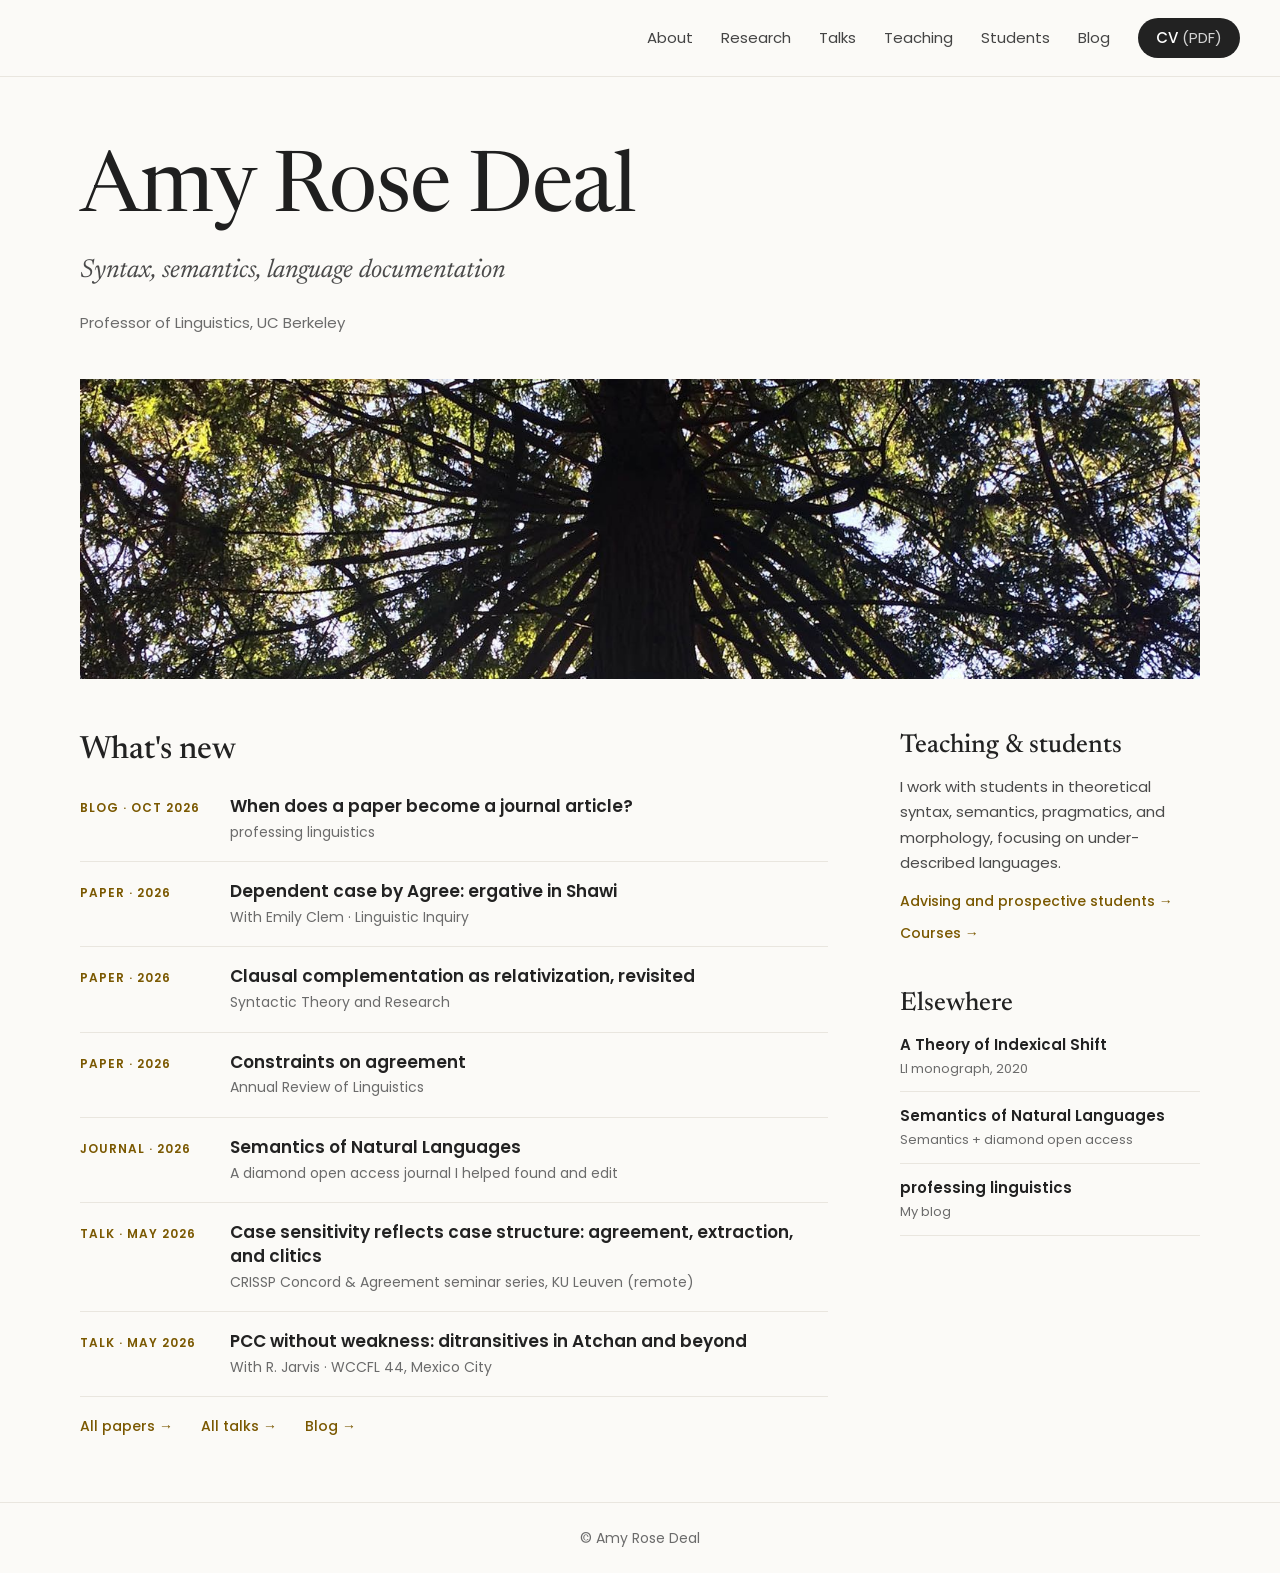
==== index.html @ 0bd8e1d8 "Switch analytics from StatCounter to Cloudflare; count CV views via /cv/ page Co-Authored-By: Claude" ====
<!DOCTYPE html>
<html lang="en">
<head>
    <meta charset="utf-8">
    <meta name="viewport" content="width=device-width, initial-scale=1">
    <title>Amy Rose Deal</title>
    <meta name="description" content="Academic website of Amy Rose Deal, Professor of Linguistics at UC Berkeley. Papers, talks, teaching, students, CV.">

    <meta property="og:title" content="Amy Rose Deal">
    <meta property="og:description" content="Academic website of Amy Rose Deal, Professor of Linguistics at UC Berkeley. Papers, talks, teaching, students, CV.">
    <meta property="og:url" content="https://amyrosedeal.github.io/amyrosedeal/">
    <meta property="og:image" content="https://amyrosedeal.github.io/amyrosedeal/img/banner-redwood.jpg">

    <link rel="preconnect" href="https://fonts.googleapis.com">
    <link rel="preconnect" href="https://fonts.gstatic.com" crossorigin>
    <link rel="stylesheet" href="https://fonts.googleapis.com/css2?family=Newsreader:ital,opsz,wght@0,6..72,400;0,6..72,500;1,6..72,400&family=Poppins:wght@400;500;600&display=swap">
    <link rel="stylesheet" href="css/site.css">
</head>

<body class="home">
    <header class="site-header">
        <nav aria-label="Main">
            <ul>
                <li><a href="about.html">About</a></li>
                <li><a href="research.html">Research</a></li>
                <li><a href="talks.html">Talks</a></li>
                <li><a href="teaching.html">Teaching</a></li>
                <li><a href="students.html">Students</a></li>
                <li><a href="https://profling.beehiiv.com/">Blog</a></li>
                <li><a class="cv-button" href="cv/">CV <span class="cv-pdf">(PDF)</span><svg class="cv-icon" width="16" height="16" viewBox="0 0 24 24" fill="none" stroke="currentColor" stroke-width="2" stroke-linecap="round" stroke-linejoin="round" aria-hidden="true"><path d="M12 4v11M7 10l5 5 5-5M5 20h14"></path></svg></a></li>
            </ul>
        </nav>
    </header>

    <main class="page">
        <section class="intro">
            <h1>Amy Rose Deal</h1>
            <p class="statement">Syntax, semantics, language documentation</p>
            <p class="affiliation">Professor of Linguistics, UC Berkeley</p>
        </section>

        <img class="banner" src="img/banner-redwood.jpg" alt="" width="1500" height="468">

        <div class="columns">
            <section class="whats-new" aria-labelledby="whats-new-heading">
                <h2 id="whats-new-heading">What's new</h2>
                <!-- whats-new:start (this list is rebuilt automatically by scripts/build_feed.py; edit whats-new.txt instead) -->
                <ul class="feed">
                    <li><a href="https://profling.beehiiv.com/p/when-does-a-paper-become-a-journal-article"><span class="kind">Blog · Oct 2026</span><span class="item"><span class="title">When does a paper become a journal article?</span><span class="meta">professing linguistics</span></span></a></li>
                    <li><a href="https://ling.auf.net/lingbuzz/007429"><span class="kind">Paper · 2026</span><span class="item"><span class="title">Dependent case by Agree: ergative in Shawi</span><span class="meta">With Emily Clem · Linguistic Inquiry</span></span></a></li>
                    <li><a href="https://star-linguistics.org/article/id/24080/"><span class="kind">Paper · 2026</span><span class="item"><span class="title">Clausal complementation as relativization, revisited</span><span class="meta">Syntactic Theory and Research</span></span></a></li>
                    <li><a href="https://doi.org/10.1146/annurev-linguistics-011724-121342"><span class="kind">Paper · 2026</span><span class="item"><span class="title">Constraints on agreement</span><span class="meta">Annual Review of Linguistics</span></span></a></li>
                    <li><a href="https://snl-journal.org"><span class="kind">Journal · 2026</span><span class="item"><span class="title">Semantics of Natural Languages</span><span class="meta">A diamond open access journal I helped found and edit</span></span></a></li>
                    <li><a href="talks.html"><span class="kind">Talk · May 2026</span><span class="item"><span class="title">Case sensitivity reflects case structure: agreement, extraction, and clitics</span><span class="meta">CRISSP Concord &amp; Agreement seminar series, KU Leuven (remote)</span></span></a></li>
                    <li><a href="talks.html"><span class="kind">Talk · May 2026</span><span class="item"><span class="title">PCC without weakness: ditransitives in Atchan and beyond</span><span class="meta">With R. Jarvis · WCCFL 44, Mexico City</span></span></a></li>
                </ul>
                <!-- whats-new:end -->
                <p class="more-links">
                    <a href="research.html">All papers →</a>
                    <a href="talks.html">All talks →</a>
                    <a href="https://profling.beehiiv.com/">Blog →</a>
                </p>
            </section>

            <aside class="side">
                <section>
                    <h2>Teaching &amp; students</h2>
                    <p>I work with students in theoretical syntax, semantics, pragmatics, and morphology, focusing on under-described languages.</p>
                    <p class="arrow-links">
                        <a href="students.html">Advising and prospective students →</a>
                        <a href="teaching.html">Courses →</a>
                    </p>
                </section>

                <section>
                    <h2>Elsewhere</h2>
                    <ul class="link-list">
                        <li><a href="https://mitpress.mit.edu/books/theory-indexical-shift"><span class="title">A Theory of Indexical Shift</span><span class="meta">LI monograph, 2020</span></a></li>
                        <li><a href="https://snl-journal.org"><span class="title">Semantics of Natural Languages</span><span class="meta">Semantics + diamond open access</span></a></li>
                        <li><a href="https://profling.beehiiv.com/"><span class="title">professing linguistics</span><span class="meta">My blog</span></a></li>
                    </ul>
                </section>
            </aside>
        </div>
    </main>

    <footer class="site-footer">
        <p>© Amy Rose Deal</p>
    </footer>

<!-- Cloudflare Web Analytics --><script type='module' src='https://static.cloudflareinsights.com/beacon.min.js' data-cf-beacon='{"token": "424b3c9f95ef4abf83e3edcdcff19f7e"}'></script><!-- End Cloudflare Web Analytics -->
</body>
</html>
---- css/site.css ----
/* Site styles (2026 redesign): home page and inner pages */

:root {
    --bg: #fbfaf7;
    --ink: #1f1f1f;
    --text: #333333;
    --muted: #6b6b6b;
    --body: #4a4a4a;
    --rule: #e9e6df;
    --accent: #7a5800;
    --serif: 'Newsreader', Georgia, 'Times New Roman', serif;
    --sans: 'Poppins', -apple-system, 'Helvetica Neue', Arial, sans-serif;
}

*, *::before, *::after { box-sizing: border-box; }

html { -webkit-text-size-adjust: 100%; }

body {
    margin: 0;
    background: var(--bg);
    color: var(--text);
    font-family: var(--sans);
    line-height: 1.6;
}

a { color: #444; text-decoration: none; }
a:hover, a:focus-visible { color: #000; }
a:focus-visible { outline: 2px solid var(--accent); outline-offset: 3px; border-radius: 2px; }

/* Header and navigation */
.site-header {
    display: flex;
    flex-wrap: wrap;
    align-items: center;
    justify-content: flex-end;
    gap: 12px 32px;
    padding: 18px 40px;
    border-bottom: 1px solid var(--rule);
}


.site-header ul {
    display: flex;
    flex-wrap: wrap;
    align-items: center;
    gap: 4px 28px;
    list-style: none;
    margin: 0;
    padding: 0;
    font-size: 15px;
}

.site-header li a {
    display: inline-flex;
    align-items: center;
    min-height: 40px;
}

.site-header .cv-button {
    padding: 0 18px;
    border-radius: 20px;
    background: #222;
    color: #fff;
    font-weight: 500;
}
.site-header .cv-button:hover,
.site-header .cv-button:focus-visible { background: #000; color: #fff; }
.cv-pdf { margin-left: 4px; font-weight: 400; opacity: .8; }
.cv-icon { display: none; }

/* Page */
.page {
    max-width: 1200px;
    margin: 0 auto;
    padding: 0 40px 64px;
}

.intro {
    padding: 72px 0 44px;
}

.intro h1 {
    margin: 0 0 20px;
    font-family: var(--serif);
    font-weight: 400;
    font-size: clamp(48px, 9vw, 84px);
    line-height: 1;
    letter-spacing: -1px;
    color: var(--ink);
}

.statement {
    margin: 0 0 20px;
    max-width: 30em;
    font-family: var(--serif);
    font-style: italic;
    font-size: clamp(21px, 2.6vw, 26px);
    line-height: 1.45;
    color: var(--body);
}

.affiliation {
    margin: 0;
    font-size: 15px;
    color: var(--muted);
}

.banner {
    display: block;
    width: 100%;
    height: clamp(160px, 25vw, 300px);
    object-fit: cover;
    object-position: center 35%;
}

/* Two columns: What's new + side */
.columns {
    display: flex;
    flex-wrap: wrap;
    gap: 48px 72px;
    padding-top: 52px;
}

.whats-new { flex: 999 1 560px; min-width: 0; }
.side { flex: 1 1 300px; min-width: 0; display: flex; flex-direction: column; gap: 44px; }

h2 {
    margin: 0 0 12px;
    font-family: var(--serif);
    font-weight: 500;
    font-size: 26px;
    line-height: 1.2;
    color: #222;
}
.whats-new h2 { font-size: 32px; margin-bottom: 8px; }

.feed { list-style: none; margin: 0; padding: 0; }

.feed a {
    display: flex;
    flex-wrap: wrap;
    align-items: baseline;
    gap: 4px 20px;
    padding: 18px 0;
    border-bottom: 1px solid var(--rule);
}

.feed .kind {
    flex: 0 0 130px;
    font-size: 12px;
    font-weight: 600;
    letter-spacing: 1px;
    text-transform: uppercase;
    color: var(--accent);
}

.feed .item { flex: 1 1 320px; min-width: 0; display: flex; flex-direction: column; gap: 2px; }
.feed .title { font-size: 17px; font-weight: 600; line-height: 1.4; color: #222; }
.feed .meta { font-size: 14px; color: var(--muted); }
.feed a:hover .title { text-decoration: underline; text-underline-offset: 3px; }

.more-links, .arrow-links {
    display: flex;
    flex-wrap: wrap;
    gap: 8px 28px;
    margin: 18px 0 0;
}
.arrow-links { flex-direction: column; gap: 8px; margin-top: 12px; }
.more-links a, .arrow-links a { font-size: 14px; font-weight: 500; color: var(--accent); }

.side p { margin: 0; font-size: 15px; line-height: 1.7; color: var(--body); }
.side .arrow-links { margin-top: 14px; }

.link-list { list-style: none; margin: 0; padding: 0; }
.link-list a {
    display: flex;
    flex-direction: column;
    gap: 2px;
    padding: 12px 0;
    border-bottom: 1px solid var(--rule);
}
.link-list li:first-child a { padding-top: 0; }
.link-list .title { font-size: 15px; font-weight: 600; color: #222; }
.link-list .meta { font-size: 13px; color: var(--muted); }

/* Footer */
.site-footer {
    padding: 24px 40px;
    border-top: 1px solid var(--rule);
    text-align: center;
    font-size: 14px;
    color: var(--muted);
}
.site-footer p { margin: 0; }

/* ---- Inner pages (About, Teaching, Students) ---------------------- */

.inner .site-header { justify-content: space-between; }
.site-name {
    font-family: var(--serif);
    font-weight: 500;
    font-size: 22px;
    color: #222;
}
.site-header li a[aria-current="page"] {
    color: #000;
    text-decoration: underline;
    text-decoration-color: var(--accent);
    text-decoration-thickness: 2px;
    text-underline-offset: 6px;
}

.page-head { padding: 64px 0 36px; }
.page-head h1 {
    margin: 0;
    font-family: var(--serif);
    font-weight: 400;
    font-size: clamp(44px, 7vw, 68px);
    line-height: 1.05;
    letter-spacing: -.5px;
    color: var(--ink);
}
.page-head .lede {
    margin: 16px 0 0;
    max-width: 40em;
    font-family: var(--serif);
    font-style: italic;
    font-size: clamp(19px, 2.2vw, 23px);
    line-height: 1.5;
    color: var(--body);
}

.prose { max-width: 42em; }
.prose h2 { margin-top: 44px; }
.prose h2:first-child { margin-top: 0; }
.prose p, .prose li { font-size: 16px; line-height: 1.75; color: var(--body); }
.prose p { margin: 0 0 16px; }
.prose a, .text-link {
    color: var(--accent);
    text-decoration: underline;
    text-decoration-color: rgba(122, 88, 0, .35);
    text-underline-offset: 3px;
}
.prose a:hover, .text-link:hover { text-decoration-color: var(--accent); color: #5a4100; }
.prose ul { margin: 0 0 16px; padding-left: 1.2em; }

/* About: text beside photos */
.split { display: flex; flex-wrap: wrap; gap: 48px 72px; }
.split > .prose { flex: 999 1 520px; min-width: 0; }
.photos { flex: 1 1 280px; min-width: 0; max-width: 420px; display: flex; flex-direction: column; gap: 28px; }
.photos figure { margin: 0; }
.photos img { display: block; width: 100%; height: auto; border-radius: 4px; }
.photos figcaption { margin-top: 8px; font-size: 13px; line-height: 1.5; color: var(--muted); }
.contact-list { list-style: none; padding: 0 !important; }
.contact-list li { margin-bottom: 6px; }

/* Teaching */
.year-nav {
    display: flex;
    flex-wrap: wrap;
    gap: 4px 18px;
    margin: 0 0 40px;
    padding: 10px 0;
    border-top: 1px solid var(--rule);
    border-bottom: 1px solid var(--rule);
    font-size: 14px;
}
.year-nav span { color: var(--muted); }
.year-nav a { color: var(--accent); }
.course-year { margin: 0 0 40px; scroll-margin-top: 24px; }
.course-year h2 { font-size: 28px; margin-bottom: 4px; }
.courses, .prose .courses { list-style: none; margin: 0; padding: 0; }
.courses li { padding: 16px 0; border-bottom: 1px solid var(--rule); }
.courses .course-title { display: block; font-size: 17px; font-weight: 600; color: #222; }
.courses .course-meta { display: block; font-size: 14px; color: var(--muted); }
.courses p { margin: 6px 0 0; font-size: 15px; line-height: 1.65; color: var(--body); }

/* Students */
.people {
    display: grid;
    grid-template-columns: repeat(auto-fill, minmax(200px, 1fr));
    gap: 32px 28px;
    margin: 0 0 56px;
    padding: 0;
    list-style: none;
}
.person a, .person > div { display: block; }
.person img {
    display: block;
    width: 100%;
    height: auto;
    aspect-ratio: 1 / 1;
    object-fit: cover;
    border-radius: 4px;
    background: var(--rule);
}
.person .name { display: block; margin-top: 10px; font-family: var(--serif); font-size: 20px; font-weight: 400; line-height: 1.25; color: #222; }
.person .role { display: block; font-size: 14px; color: var(--muted); }
.person a:hover .name { text-decoration: underline; text-underline-offset: 3px; }

.intro-pair { display: flex; flex-wrap: wrap; align-items: flex-start; gap: 32px 64px; margin-bottom: 56px; }
.intro-pair > .prose { flex: 3 1 460px; min-width: 0; max-width: none; }
.intro-pair > .callout {
    flex: 2 1 300px;
    padding: 24px 28px;
    border: 1px solid var(--rule);
    border-radius: 6px;
    background: #fff;
}
.intro-pair > .callout h2 { margin-top: 0; font-size: 22px; }
.intro-pair > .callout p:last-child { margin-bottom: 0; }


/* Research */
.selected-work {
    margin: 0 0 48px;
    padding: 28px 32px 24px;
    background: #f3eee2;
    border: 1px solid #e6dfcd;
    border-radius: 8px;
}
.selected-work h2 { margin-bottom: 8px; }
.selected-grid { display: grid; grid-template-columns: repeat(auto-fill, minmax(280px, 1fr)); gap: 0 40px; }
.selected-grid .pub { border-bottom: 0; padding: 14px 0 10px; }
.selected-grid .chip { background: #fbfaf7; }
.filter-bar {
    position: sticky; top: 0; z-index: 2;
    display: flex; flex-wrap: wrap; align-items: center; gap: 8px 14px;
    margin: 0 0 8px; padding: 14px 0;
    background: var(--bg);
    border-bottom: 1px solid var(--rule);
}
.filter-bar label { font-size: 14px; color: var(--muted); }
.filter-bar select {
    min-height: 44px; padding: 0 40px 0 14px;
    font: inherit; font-size: 15px; color: #222;
    border: 1px solid #d6d1c6; border-radius: 22px;
    background: #fff url("data:image/svg+xml,%3Csvg xmlns='http://www.w3.org/2000/svg' width='12' height='12' viewBox='0 0 24 24' fill='none' stroke='%23555' stroke-width='2.5' stroke-linecap='round' stroke-linejoin='round'%3E%3Cpath d='M6 9l6 6 6-6'/%3E%3C/svg%3E") no-repeat right 14px center;
    -webkit-appearance: none; appearance: none;
}
.filter-count { font-size: 14px; color: var(--muted); }
.pub-year { padding-top: 32px; }
.pub-year h2 { font-size: 30px; margin-bottom: 4px; }
.pub { padding: 18px 0; border-bottom: 1px solid var(--rule); max-width: 50em; }
.selected-grid .pub { max-width: none; }
.pub p { margin: 0; }
.pub-kind { font-size: 12px; font-weight: 600; letter-spacing: 1px; text-transform: uppercase; color: var(--accent); }
.pub-title { margin: 4px 0 4px; font-family: var(--serif); font-weight: 500; font-size: 22px; line-height: 1.3; color: #1f1f1f; }
.pub-title a { color: inherit; }
.pub-title a:hover { text-decoration: underline; text-decoration-color: var(--accent); text-underline-offset: 4px; }
.pub-authors { font-size: 15px; color: #333; }
.pub-venue { font-size: 15px; line-height: 1.55; color: var(--muted); }
.pub-links { display: flex; flex-wrap: wrap; align-items: center; gap: 8px 8px; margin-top: 10px !important; }
.chip {
    display: inline-flex; align-items: center; min-height: 30px; padding: 0 12px;
    border: 1px solid #d6d1c6; border-radius: 15px; background: #fff;
    font-size: 13px; font-weight: 500; color: #333;
}
.chip:hover { border-color: var(--accent); color: #000; }
.pub-topics { margin-left: 6px; font-size: 13px; color: #8a8a8a; }

/* Talks */
.talk-year { display: block; padding-top: 32px; scroll-margin-top: 24px; }
.talk-year > h2 { font-size: 30px; margin-bottom: 4px; }
.talk-year.upcoming {
    margin: 0 0 16px;
    padding: 24px 32px 12px;
    background: #f3eee2;
    border: 1px solid #e6dfcd;
    border-radius: 8px;
}
.upcoming .talk:last-child { border-bottom: 0; }
.talk { padding: 18px 0; border-bottom: 1px solid var(--rule); max-width: 50em; }
.talk p { margin: 0; }
.talk-title { margin: 0 0 4px; font-family: var(--serif); font-weight: 500; font-size: 21px; line-height: 1.3; color: #1f1f1f; }
.talk-with { font-size: 15px; color: #333; }
.talk-venues { list-style: none; margin: 6px 0 0; padding: 0; }
.talk-untitled { padding: 8px 0; border-bottom: 0; }
.talk-untitled .talk-venues { margin-top: 0; }
.talk-untitled .talk-place { color: #333; }
.talk-venues li { display: flex; gap: 0 16px; padding: 2px 0; font-size: 15px; line-height: 1.5; color: var(--muted); }
.talk-date { flex: 0 0 112px; color: var(--accent); font-size: 13px; font-weight: 500; line-height: 22px; white-space: nowrap; }
.talk-place { flex: 1 1 auto; min-width: 0; }
.talk-remote { white-space: nowrap; }
.earlier-head { margin: 48px 0 8px; font-size: 26px; }
details.talk-year { padding-top: 0; max-width: 50em; border-bottom: 1px solid var(--rule); }
details.talk-year summary {
    display: flex; align-items: baseline; gap: 16px;
    min-height: 52px; padding: 12px 0;
    cursor: pointer; list-style: none;
}
details.talk-year summary::-webkit-details-marker { display: none; }
details.talk-year summary::after {
    content: ""; margin-left: auto; align-self: center;
    width: 9px; height: 9px;
    border-right: 2px solid #8a8a8a; border-bottom: 2px solid #8a8a8a;
    transform: rotate(45deg) translateY(-3px); transition: transform .15s;
}
details.talk-year[open] summary::after { transform: rotate(-135deg) translateY(-1px); }
details.talk-year .year { font-family: var(--serif); font-size: 24px; font-weight: 500; color: #222; }
details.talk-year .count { font-size: 14px; color: var(--muted); }
details.talk-year summary:hover .year { text-decoration: underline; text-decoration-color: var(--accent); text-underline-offset: 4px; }
details.talk-year .talk:last-child { border-bottom: 0; }

/* ---- Phones ---------------------------------------------------------- */
@media (max-width: 640px) {
    .site-header { padding: 14px 16px; }
    .page { padding: 0 16px 48px; }
    .site-footer { padding: 20px 16px; }

    /* menu: wrapped, underlined text links */
    .site-header ul { gap: 0 22px; font-size: 16px; }
    .site-header li a {
        display: inline-block;
        min-height: 0;
        line-height: 44px;
        text-decoration: underline;
        text-decoration-color: #cfc8b8;
        text-underline-offset: 5px;
    }
    .site-header .cv-button,
    .site-header .cv-button:hover,
    .site-header .cv-button:focus-visible {
        padding: 0;
        border-radius: 0;
        background: none;
        color: var(--accent);
        font-weight: 600;
        text-decoration-color: var(--accent);
    }
    .cv-pdf { margin-left: 0; font-weight: 600; opacity: 1; }
    .cv-icon { display: inline; vertical-align: -2px; margin-left: 6px; }

    /* inner pages: CV is an ordinary menu link, so only the current page stands out */
    .inner .site-header .cv-button,
    .inner .site-header .cv-button:hover,
    .inner .site-header .cv-button:focus-visible {
        color: #444;
        font-weight: 400;
        text-decoration-color: #cfc8b8;
    }
    .inner .cv-pdf { font-weight: 400; }
    .inner .cv-icon { display: none; }

    /* inner pages: name, then the menu under a thin rule */
    .inner .site-header { display: block; padding-bottom: 6px; }
    .inner .site-header nav { margin-top: 10px; padding-top: 4px; border-top: 1px solid var(--rule); }
    .page-head { padding: 36px 0 24px; }
    .people { grid-template-columns: repeat(2, minmax(0, 1fr)); gap: 24px 16px; }
    .person .name { font-size: 18px; }
    .pub-title { font-size: 20px; }
    .selected-work { padding: 20px 18px 12px; margin-left: -4px; margin-right: -4px; }
    .selected-grid .pub + .pub { border-top: 1px solid #e3dac4; }
    .pub-topics { flex-basis: 100%; margin-left: 0; }
    .filter-bar select { flex: 1 1 auto; }
    .intro-pair > .callout { padding: 20px; }
    .person .role { font-size: 13px; }
    .talk-title { font-size: 19px; }
    .talk-year.upcoming { padding: 18px 18px 6px; margin-left: -4px; margin-right: -4px; }
    .talk-venues li { flex-direction: column; padding: 4px 0; }
    .talk-date { flex: none; line-height: 1.5; }
}

/* Home page on phones: name, tagline and title first, then the menu */
@media (max-width: 640px) {
    .home { display: flex; flex-direction: column; }
    .home .site-header, .home .page { display: contents; }

    .home .intro { order: 1; padding: 44px 16px 24px; }
    .home .intro h1 { margin-bottom: 14px; }
    .home .statement { margin-bottom: 12px; }

    .home .site-header nav {
        order: 2;
        margin: 0 16px 28px;
        padding: 6px 0;
        border-top: 1px solid var(--rule);
        border-bottom: 1px solid var(--rule);
    }

    .home .banner { order: 3; width: auto; margin: 0 16px; }
    .home .columns { order: 4; padding: 36px 16px 48px; }
    .home .feed a { padding: 14px 0; }
    .home .feed .kind { flex-basis: 100%; }
    .home .site-footer { order: 5; }
}
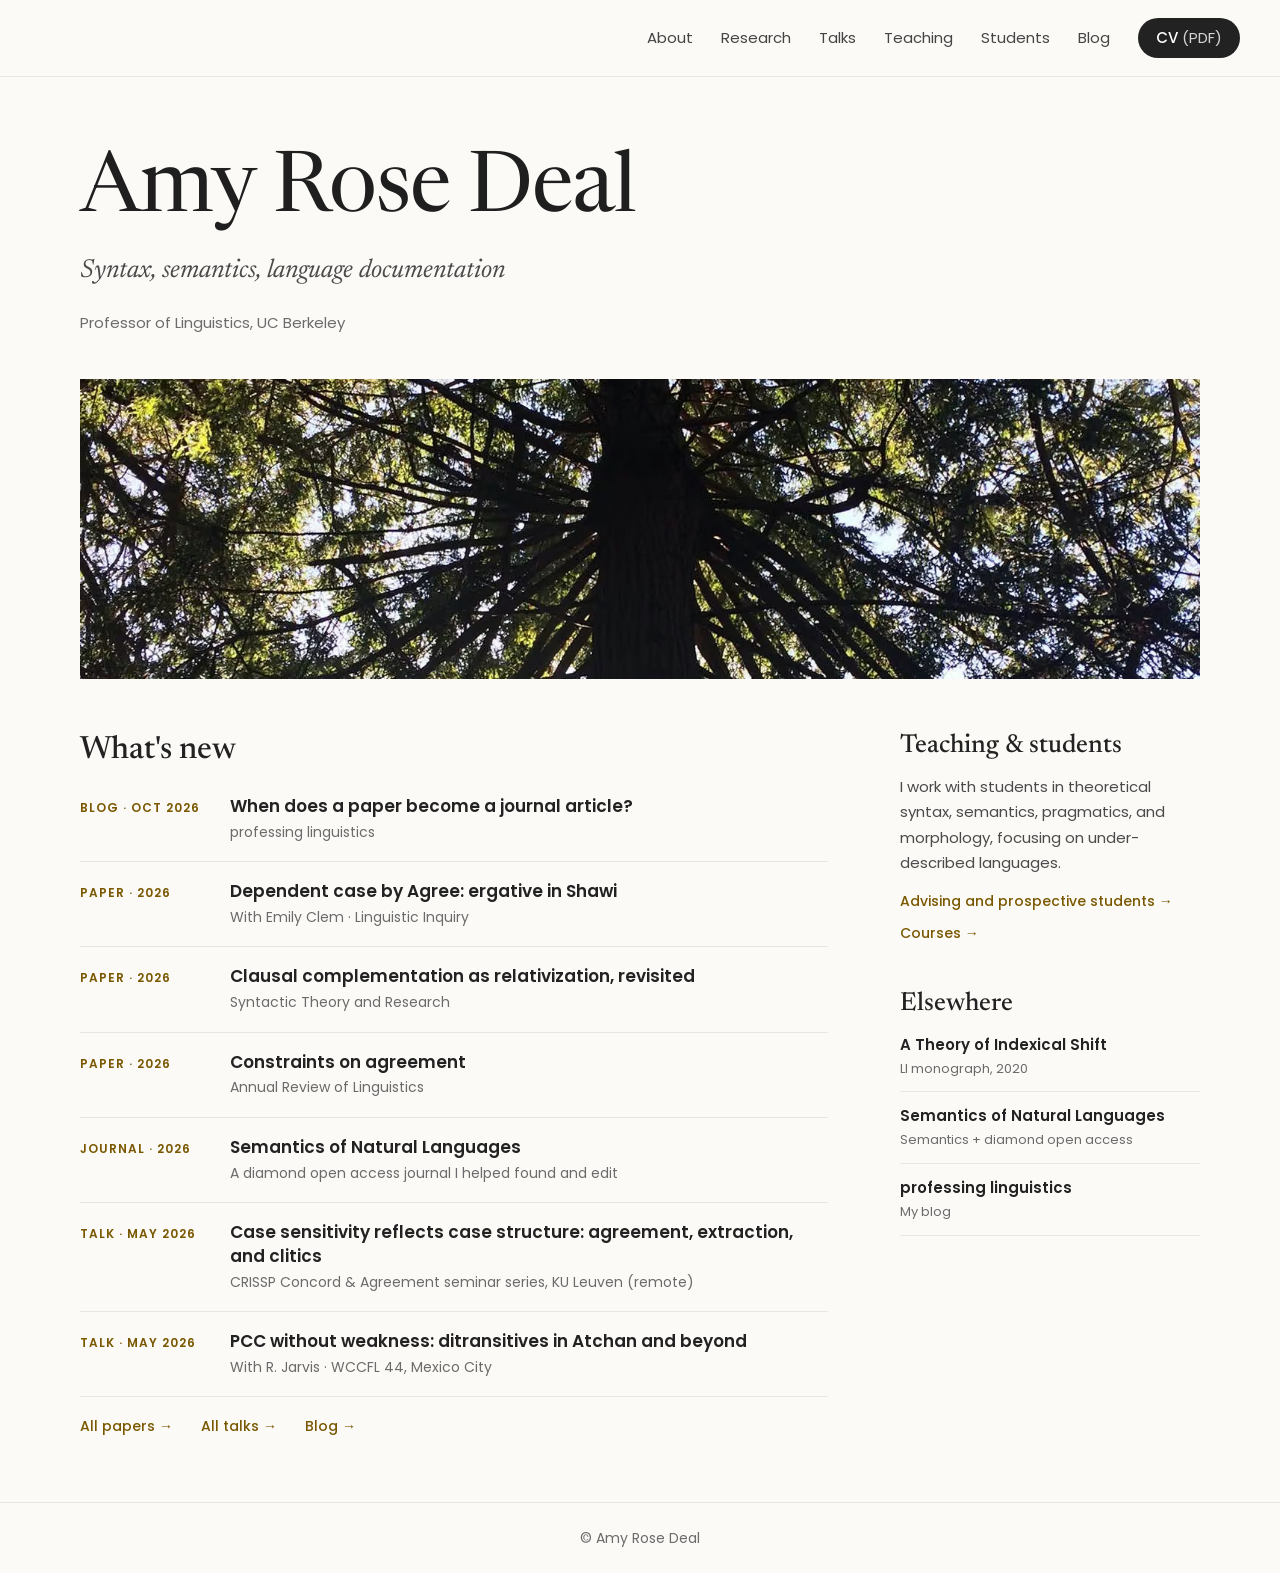
==== commit ee249a6f: "Fix CV links, sturdier site build, ARD site icon, lighter banner - CV PDF: remove stray period from " ====
--- a/index.html
+++ b/index.html
@@ -11,6 +11,9 @@
     <meta property="og:url" content="https://amyrosedeal.github.io/amyrosedeal/">
     <meta property="og:image" content="https://amyrosedeal.github.io/amyrosedeal/img/banner-redwood.jpg">
 
+    <link rel="icon" href="favicon.ico" sizes="any">
+    <link rel="icon" href="icon.svg" type="image/svg+xml">
+    <link rel="apple-touch-icon" href="apple-touch-icon.png">
     <link rel="preconnect" href="https://fonts.googleapis.com">
     <link rel="preconnect" href="https://fonts.gstatic.com" crossorigin>
     <link rel="stylesheet" href="https://fonts.googleapis.com/css2?family=Newsreader:ital,opsz,wght@0,6..72,400;0,6..72,500;1,6..72,400&family=Poppins:wght@400;500;600&display=swap">
@@ -39,12 +42,16 @@
             <p class="affiliation">Professor of Linguistics, UC Berkeley</p>
         </section>
 
-        <img class="banner" src="img/banner-redwood.jpg" alt="" width="1500" height="468">
+        <picture>
+            <source type="image/avif" srcset="img/banner-redwood-800.avif 800w, img/banner-redwood-1100.avif 1100w, img/banner-redwood-1500.avif 1500w"
+                    sizes="(max-width: 640px) 513px, (max-width: 1200px) calc(100vw - 80px), 1120px">
+            <img class="banner" src="img/banner-redwood.jpg" alt="" width="1500" height="468" fetchpriority="high">
+        </picture>
 
         <div class="columns">
             <section class="whats-new" aria-labelledby="whats-new-heading">
                 <h2 id="whats-new-heading">What's new</h2>
-                <!-- whats-new:start (this list is rebuilt automatically by scripts/build_feed.py; edit whats-new.txt instead) -->
+                <!-- whats-new:start (this list is rebuilt automatically by scripts/build_site.py from the CV, the blog and whats-new.txt; edit those instead) -->
                 <ul class="feed">
                     <li><a href="https://profling.beehiiv.com/p/when-does-a-paper-become-a-journal-article"><span class="kind">Blog · Oct 2026</span><span class="item"><span class="title">When does a paper become a journal article?</span><span class="meta">professing linguistics</span></span></a></li>
                     <li><a href="https://ling.auf.net/lingbuzz/007429"><span class="kind">Paper · 2026</span><span class="item"><span class="title">Dependent case by Agree: ergative in Shawi</span><span class="meta">With Emily Clem · Linguistic Inquiry</span></span></a></li>
--- a/css/site.css
+++ b/css/site.css
@@ -105,6 +105,8 @@
     font-size: 15px;
     color: var(--muted);
 }
+
+picture { display: contents; }   /* the banner's <picture> wrapper: lay out the image itself */
 
 .banner {
     display: block;
@@ -453,7 +455,14 @@
     .selected-work { padding: 20px 18px 12px; margin-left: -4px; margin-right: -4px; }
     .selected-grid .pub + .pub { border-top: 1px solid #e3dac4; }
     .pub-topics { flex-basis: 100%; margin-left: 0; }
-    .filter-bar select { flex: 1 1 auto; }
+    .filter-bar { flex-wrap: nowrap; gap: 8px 12px; }
+    .filter-bar label { flex: none; }
+    .filter-bar select { flex: 1 1 auto; min-width: 0; }
+    /* paper count: hidden on phones so the bar stays on one line (still read out by screen readers) */
+    .filter-count {
+        position: absolute; width: 1px; height: 1px; overflow: hidden;
+        clip: rect(0 0 0 0); clip-path: inset(50%); white-space: nowrap;
+    }
     .intro-pair > .callout { padding: 20px; }
     .person .role { font-size: 13px; }
     .talk-title { font-size: 19px; }
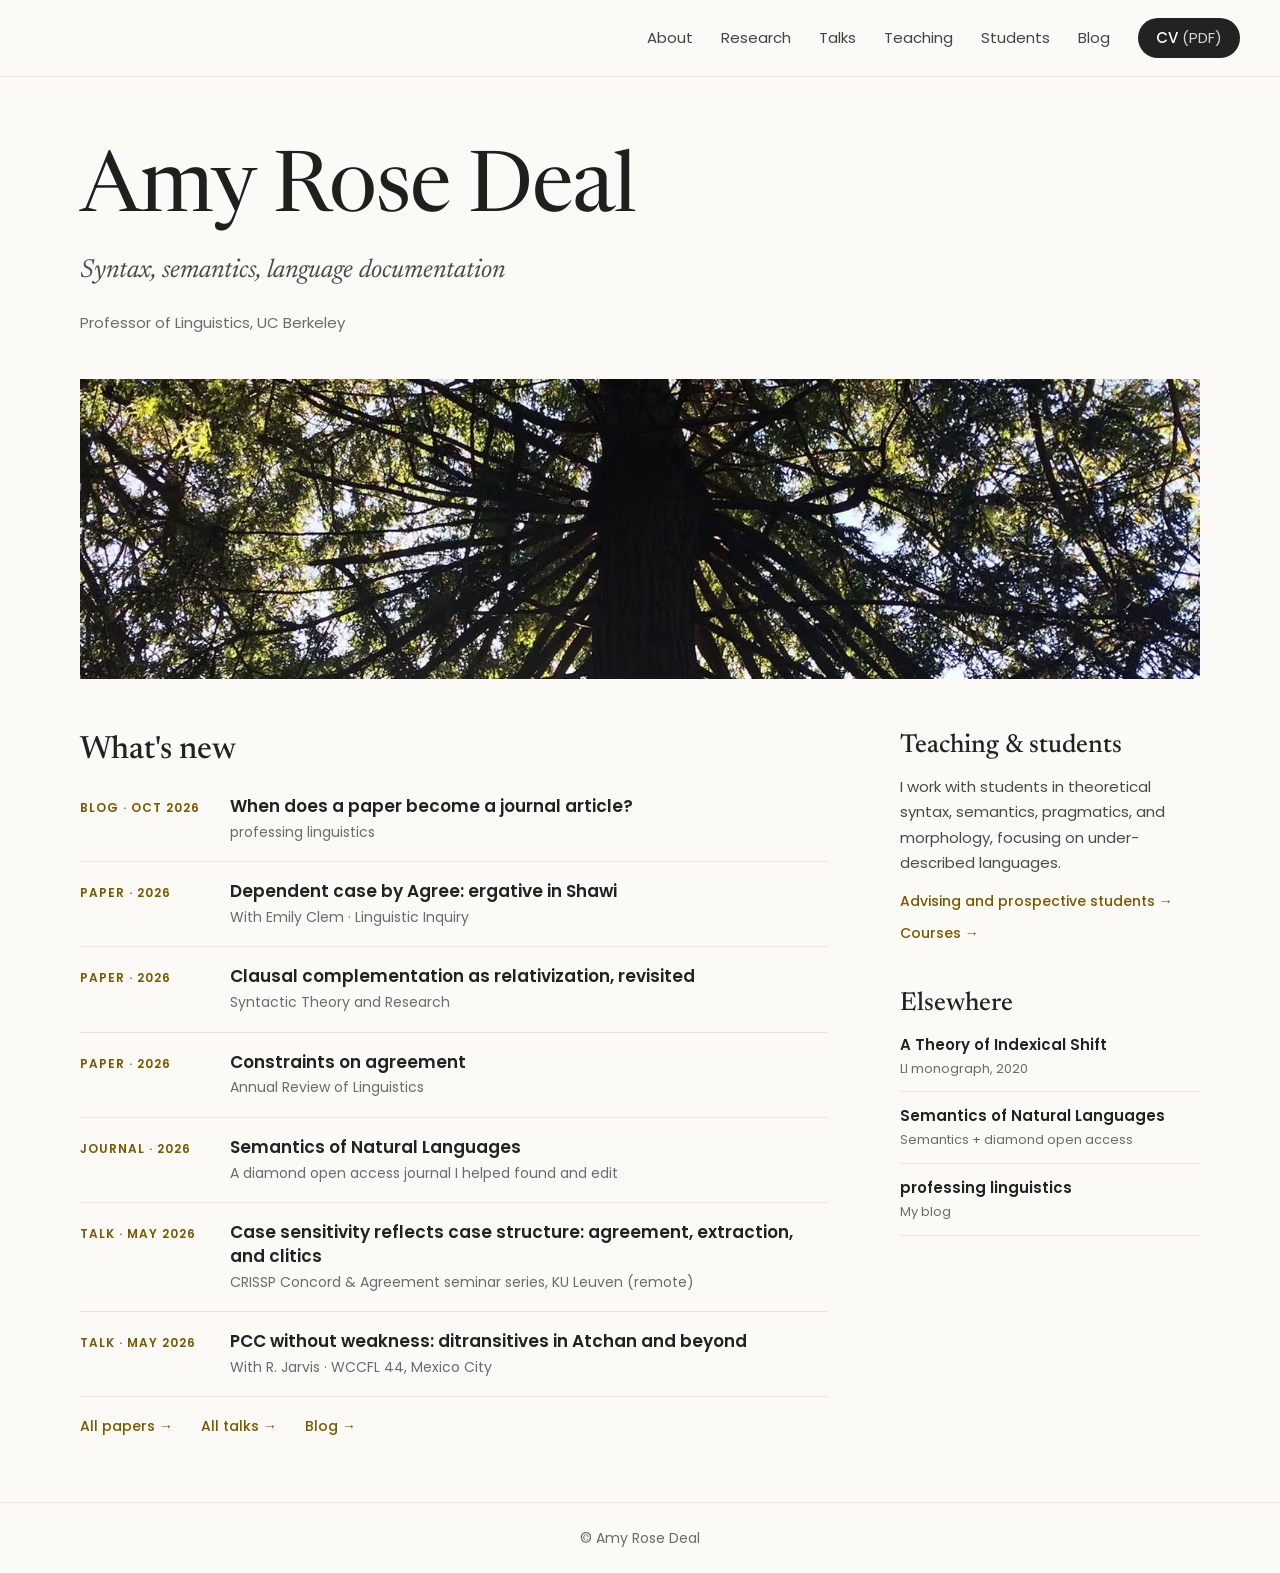
==== commit 58ee892a: "Quiet clean-up: fonts hosted with the site, unused images removed, skip link - Newsreader (trimmed t" ====
--- a/index.html
+++ b/index.html
@@ -5,22 +5,27 @@
     <meta name="viewport" content="width=device-width, initial-scale=1">
     <title>Amy Rose Deal</title>
     <meta name="description" content="Academic website of Amy Rose Deal, Professor of Linguistics at UC Berkeley. Papers, talks, teaching, students, CV.">
-
+    <meta property="og:type" content="website">
+    <meta property="og:site_name" content="Amy Rose Deal">
     <meta property="og:title" content="Amy Rose Deal">
     <meta property="og:description" content="Academic website of Amy Rose Deal, Professor of Linguistics at UC Berkeley. Papers, talks, teaching, students, CV.">
     <meta property="og:url" content="https://amyrosedeal.github.io/amyrosedeal/">
-    <meta property="og:image" content="https://amyrosedeal.github.io/amyrosedeal/img/banner-redwood.jpg">
+    <meta property="og:image" content="https://amyrosedeal.github.io/amyrosedeal/img/share-redwood.jpg">
+    <meta property="og:image:width" content="1200">
+    <meta property="og:image:height" content="630">
+    <meta property="og:image:alt" content="Looking up the trunk of a redwood tree into its branches">
+    <meta name="twitter:card" content="summary_large_image">
 
     <link rel="icon" href="favicon.ico" sizes="any">
     <link rel="icon" href="icon.svg" type="image/svg+xml">
     <link rel="apple-touch-icon" href="apple-touch-icon.png">
-    <link rel="preconnect" href="https://fonts.googleapis.com">
-    <link rel="preconnect" href="https://fonts.gstatic.com" crossorigin>
-    <link rel="stylesheet" href="https://fonts.googleapis.com/css2?family=Newsreader:ital,opsz,wght@0,6..72,400;0,6..72,500;1,6..72,400&family=Poppins:wght@400;500;600&display=swap">
+    <link rel="preload" href="fonts/newsreader-latin-normal.woff2" as="font" type="font/woff2" crossorigin>
+    <link rel="preload" href="fonts/poppins-latin-400-normal.woff2" as="font" type="font/woff2" crossorigin>
     <link rel="stylesheet" href="css/site.css">
 </head>
 
 <body class="home">
+    <a class="skip-link" href="#content">Skip to content</a>
     <header class="site-header">
         <nav aria-label="Main">
             <ul>
@@ -35,8 +40,8 @@
         </nav>
     </header>
 
-    <main class="page">
-        <section class="intro">
+    <main class="page" id="main">
+        <section class="intro" id="content">
             <h1>Amy Rose Deal</h1>
             <p class="statement">Syntax, semantics, language documentation</p>
             <p class="affiliation">Professor of Linguistics, UC Berkeley</p>
--- a/css/site.css
+++ b/css/site.css
@@ -1,4 +1,37 @@
 /* Site styles (2026 redesign): home page and inner pages */
+
+/* Fonts, hosted with the site (Newsreader trimmed to weights 400-500, all optical sizes; Poppins 400/500/600).
+   latin-ext files are downloaded only if a page uses those characters. */
+@font-face { font-family: 'Newsreader'; font-style: normal; font-weight: 400 500; font-display: swap;
+    src: url('../fonts/newsreader-latin-normal.woff2') format('woff2');
+    unicode-range: U+0000-00FF,U+0131,U+0152-0153,U+02BB-02BC,U+02C6,U+02DA,U+02DC,U+0304,U+0308,U+0329,U+2000-206F,U+20AC,U+2122,U+2191,U+2193,U+2212,U+2215,U+FEFF,U+FFFD; }
+@font-face { font-family: 'Newsreader'; font-style: normal; font-weight: 400 500; font-display: swap;
+    src: url('../fonts/newsreader-latin-ext-normal.woff2') format('woff2');
+    unicode-range: U+0100-02BA,U+02BD-02C5,U+02C7-02CC,U+02CE-02D7,U+02DD-02FF,U+0304,U+0308,U+0329,U+1D00-1DBF,U+1E00-1E9F,U+1EF2-1EFF,U+2020,U+20A0-20AB,U+20AD-20C0,U+2113,U+2C60-2C7F,U+A720-A7FF; }
+@font-face { font-family: 'Newsreader'; font-style: italic; font-weight: 400 500; font-display: swap;
+    src: url('../fonts/newsreader-latin-italic.woff2') format('woff2');
+    unicode-range: U+0000-00FF,U+0131,U+0152-0153,U+02BB-02BC,U+02C6,U+02DA,U+02DC,U+0304,U+0308,U+0329,U+2000-206F,U+20AC,U+2122,U+2191,U+2193,U+2212,U+2215,U+FEFF,U+FFFD; }
+@font-face { font-family: 'Newsreader'; font-style: italic; font-weight: 400 500; font-display: swap;
+    src: url('../fonts/newsreader-latin-ext-italic.woff2') format('woff2');
+    unicode-range: U+0100-02BA,U+02BD-02C5,U+02C7-02CC,U+02CE-02D7,U+02DD-02FF,U+0304,U+0308,U+0329,U+1D00-1DBF,U+1E00-1E9F,U+1EF2-1EFF,U+2020,U+20A0-20AB,U+20AD-20C0,U+2113,U+2C60-2C7F,U+A720-A7FF; }
+@font-face { font-family: 'Poppins'; font-style: normal; font-weight: 400; font-display: swap;
+    src: url('../fonts/poppins-latin-400-normal.woff2') format('woff2');
+    unicode-range: U+0000-00FF,U+0131,U+0152-0153,U+02BB-02BC,U+02C6,U+02DA,U+02DC,U+0304,U+0308,U+0329,U+2000-206F,U+20AC,U+2122,U+2191,U+2193,U+2212,U+2215,U+FEFF,U+FFFD; }
+@font-face { font-family: 'Poppins'; font-style: normal; font-weight: 400; font-display: swap;
+    src: url('../fonts/poppins-latin-ext-400-normal.woff2') format('woff2');
+    unicode-range: U+0100-02BA,U+02BD-02C5,U+02C7-02CC,U+02CE-02D7,U+02DD-02FF,U+0304,U+0308,U+0329,U+1D00-1DBF,U+1E00-1E9F,U+1EF2-1EFF,U+2020,U+20A0-20AB,U+20AD-20C0,U+2113,U+2C60-2C7F,U+A720-A7FF; }
+@font-face { font-family: 'Poppins'; font-style: normal; font-weight: 500; font-display: swap;
+    src: url('../fonts/poppins-latin-500-normal.woff2') format('woff2');
+    unicode-range: U+0000-00FF,U+0131,U+0152-0153,U+02BB-02BC,U+02C6,U+02DA,U+02DC,U+0304,U+0308,U+0329,U+2000-206F,U+20AC,U+2122,U+2191,U+2193,U+2212,U+2215,U+FEFF,U+FFFD; }
+@font-face { font-family: 'Poppins'; font-style: normal; font-weight: 500; font-display: swap;
+    src: url('../fonts/poppins-latin-ext-500-normal.woff2') format('woff2');
+    unicode-range: U+0100-02BA,U+02BD-02C5,U+02C7-02CC,U+02CE-02D7,U+02DD-02FF,U+0304,U+0308,U+0329,U+1D00-1DBF,U+1E00-1E9F,U+1EF2-1EFF,U+2020,U+20A0-20AB,U+20AD-20C0,U+2113,U+2C60-2C7F,U+A720-A7FF; }
+@font-face { font-family: 'Poppins'; font-style: normal; font-weight: 600; font-display: swap;
+    src: url('../fonts/poppins-latin-600-normal.woff2') format('woff2');
+    unicode-range: U+0000-00FF,U+0131,U+0152-0153,U+02BB-02BC,U+02C6,U+02DA,U+02DC,U+0304,U+0308,U+0329,U+2000-206F,U+20AC,U+2122,U+2191,U+2193,U+2212,U+2215,U+FEFF,U+FFFD; }
+@font-face { font-family: 'Poppins'; font-style: normal; font-weight: 600; font-display: swap;
+    src: url('../fonts/poppins-latin-ext-600-normal.woff2') format('woff2');
+    unicode-range: U+0100-02BA,U+02BD-02C5,U+02C7-02CC,U+02CE-02D7,U+02DD-02FF,U+0304,U+0308,U+0329,U+1D00-1DBF,U+1E00-1E9F,U+1EF2-1EFF,U+2020,U+20A0-20AB,U+20AD-20C0,U+2113,U+2C60-2C7F,U+A720-A7FF; }
 
 :root {
     --bg: #fbfaf7;
@@ -28,6 +61,15 @@
 a:hover, a:focus-visible { color: #000; }
 a:focus-visible { outline: 2px solid var(--accent); outline-offset: 3px; border-radius: 2px; }
 
+/* "Skip to content": hidden until reached with the Tab key */
+.skip-link {
+    position: absolute; left: 12px; top: -100px; z-index: 10;
+    padding: 8px 14px; border-radius: 4px;
+    background: #222; color: #fff; font-size: 15px; font-weight: 500;
+}
+.skip-link:focus, .skip-link:focus-visible { top: 12px; color: #fff; }
+main:focus { outline: none; }
+
 /* Header and navigation */
 .site-header {
     display: flex;
@@ -169,6 +211,8 @@
     margin: 18px 0 0;
 }
 .arrow-links { flex-direction: column; gap: 8px; margin-top: 12px; }
+.prose ul.arrow-links { list-style: none; padding-left: 0; }
+.prose .arrow-links a { font-size: 16px; text-decoration: none; }
 .more-links a, .arrow-links a { font-size: 14px; font-weight: 500; color: var(--accent); }
 
 .side p { margin: 0; font-size: 15px; line-height: 1.7; color: var(--body); }
@@ -342,7 +386,7 @@
     -webkit-appearance: none; appearance: none;
 }
 .filter-count { font-size: 14px; color: var(--muted); }
-.pub-year { padding-top: 32px; }
+.pub-year { padding-top: 32px; scroll-margin-top: 48px; }   /* room for the sticky filter bar when jumping to a year */
 .pub-year h2 { font-size: 30px; margin-bottom: 4px; }
 .pub { padding: 18px 0; border-bottom: 1px solid var(--rule); max-width: 50em; }
 .selected-grid .pub { max-width: none; }
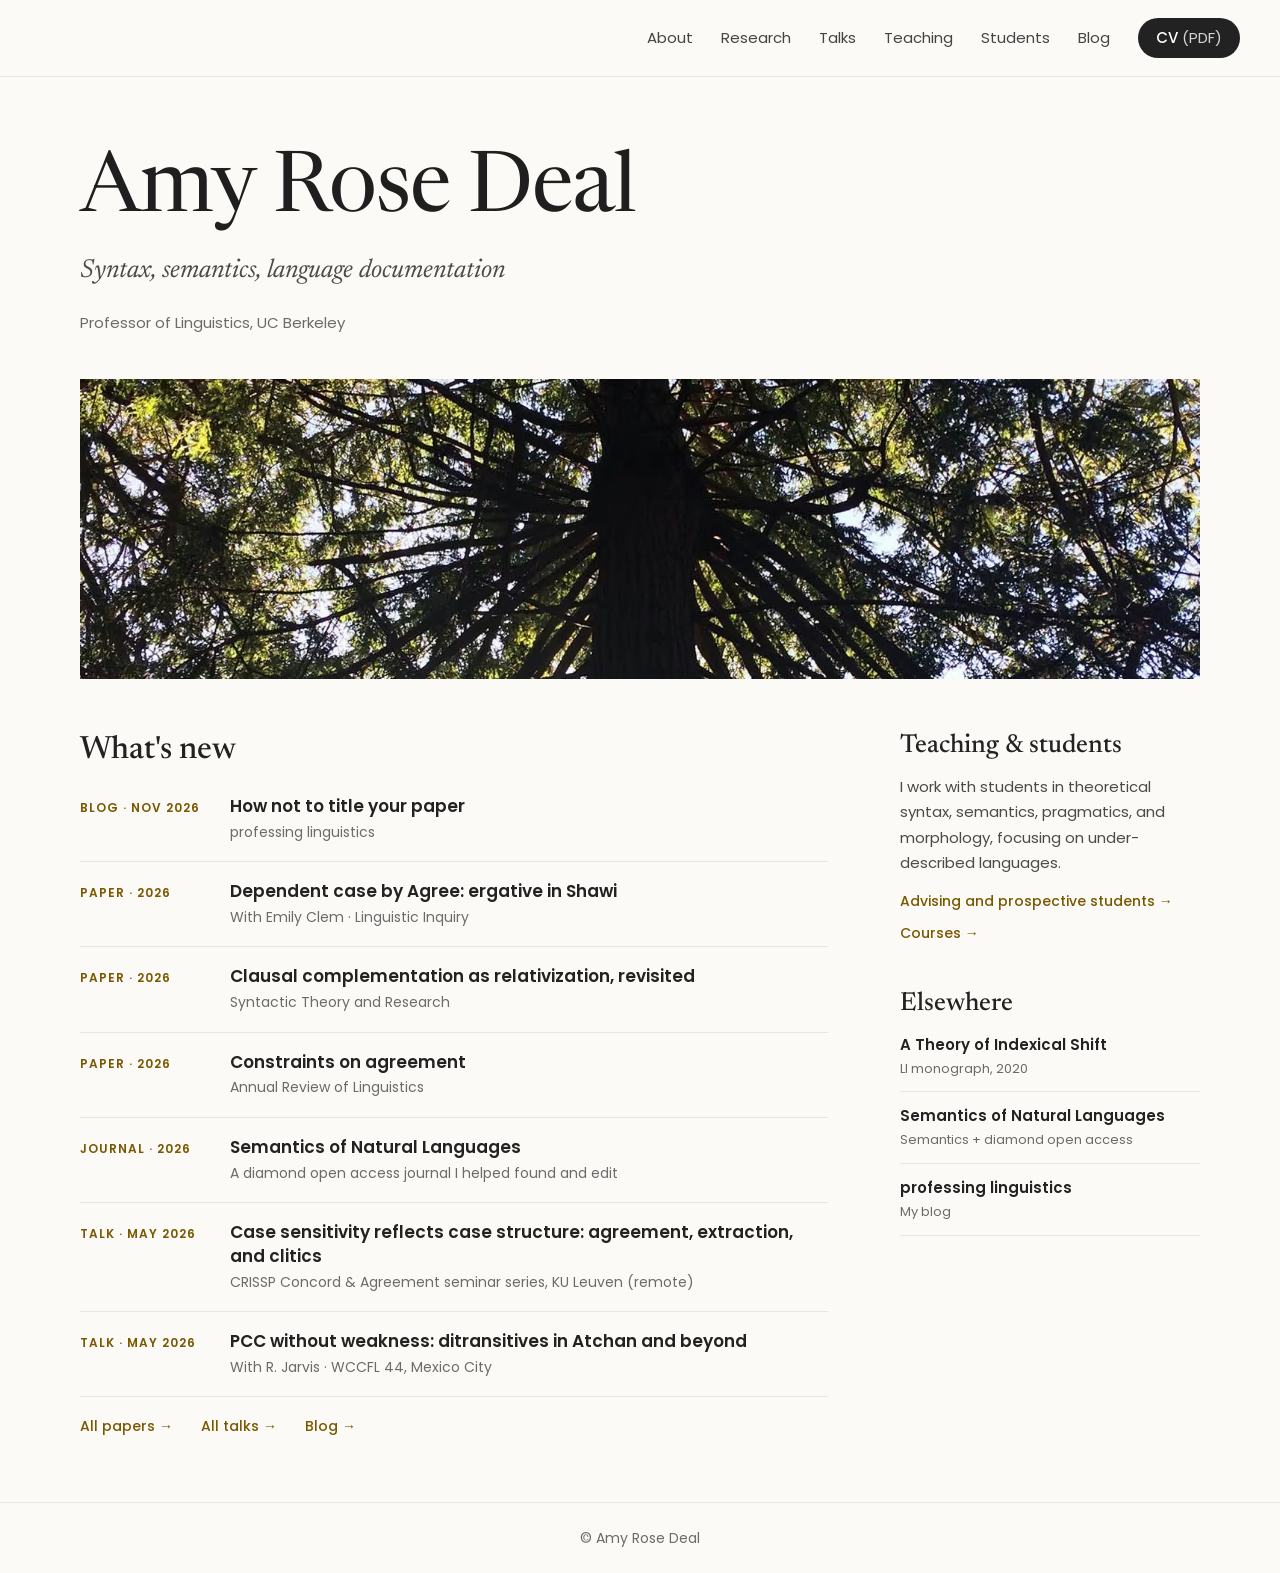
==== commit e8db8f8e: "Update site from CV" ====
--- a/index.html
+++ b/index.html
@@ -58,7 +58,7 @@
                 <h2 id="whats-new-heading">What's new</h2>
                 <!-- whats-new:start (this list is rebuilt automatically by scripts/build_site.py from the CV, the blog and whats-new.txt; edit those instead) -->
                 <ul class="feed">
-                    <li><a href="https://profling.beehiiv.com/p/when-does-a-paper-become-a-journal-article"><span class="kind">Blog · Oct 2026</span><span class="item"><span class="title">When does a paper become a journal article?</span><span class="meta">professing linguistics</span></span></a></li>
+                    <li><a href="https://profling.beehiiv.com/p/how-not-to-title-your-paper"><span class="kind">Blog · Nov 2026</span><span class="item"><span class="title">How not to title your paper</span><span class="meta">professing linguistics</span></span></a></li>
                     <li><a href="https://ling.auf.net/lingbuzz/007429"><span class="kind">Paper · 2026</span><span class="item"><span class="title">Dependent case by Agree: ergative in Shawi</span><span class="meta">With Emily Clem · Linguistic Inquiry</span></span></a></li>
                     <li><a href="https://star-linguistics.org/article/id/24080/"><span class="kind">Paper · 2026</span><span class="item"><span class="title">Clausal complementation as relativization, revisited</span><span class="meta">Syntactic Theory and Research</span></span></a></li>
                     <li><a href="https://doi.org/10.1146/annurev-linguistics-011724-121342"><span class="kind">Paper · 2026</span><span class="item"><span class="title">Constraints on agreement</span><span class="meta">Annual Review of Linguistics</span></span></a></li>
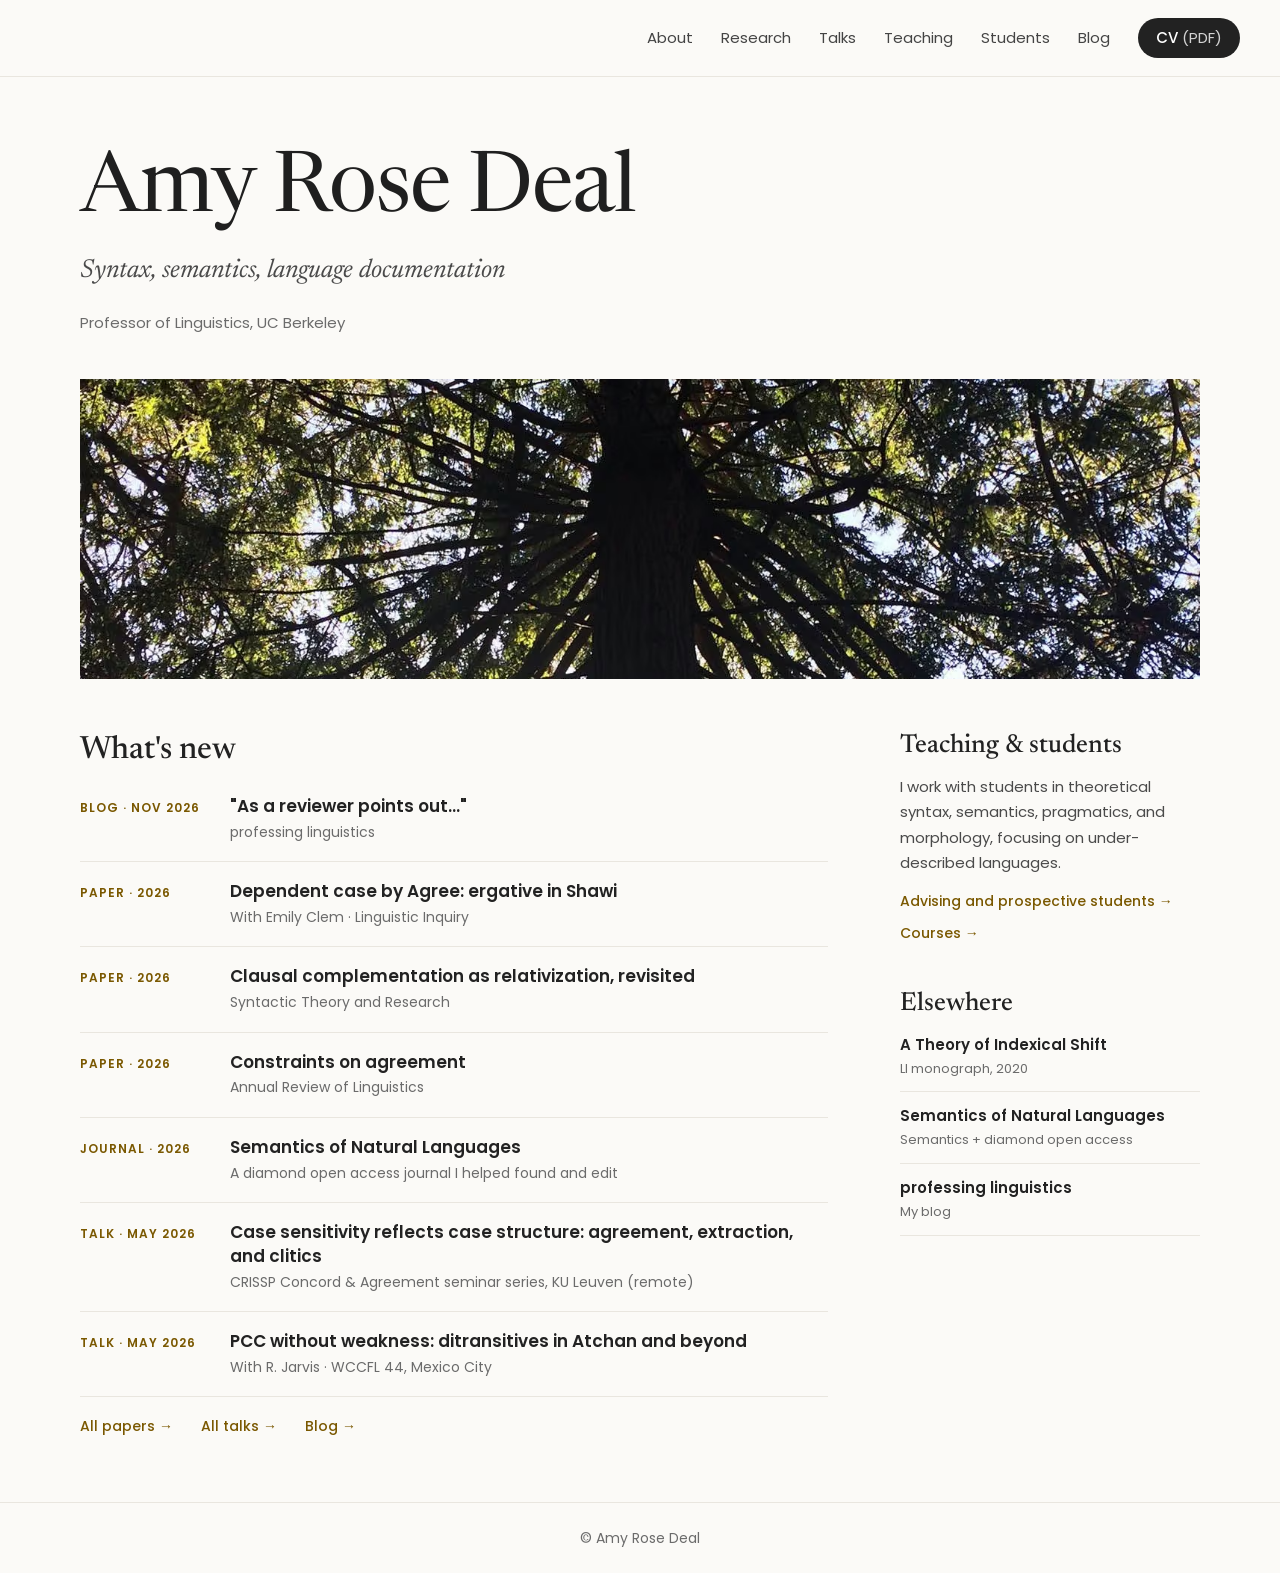
==== commit 976128ea: "Update site from CV" ====
--- a/index.html
+++ b/index.html
@@ -58,7 +58,7 @@
                 <h2 id="whats-new-heading">What's new</h2>
                 <!-- whats-new:start (this list is rebuilt automatically by scripts/build_site.py from the CV, the blog and whats-new.txt; edit those instead) -->
                 <ul class="feed">
-                    <li><a href="https://profling.beehiiv.com/p/how-not-to-title-your-paper"><span class="kind">Blog · Nov 2026</span><span class="item"><span class="title">How not to title your paper</span><span class="meta">professing linguistics</span></span></a></li>
+                    <li><a href="https://profling.beehiiv.com/p/as-a-reviewer-points-out"><span class="kind">Blog · Nov 2026</span><span class="item"><span class="title">&quot;As a reviewer points out...&quot;</span><span class="meta">professing linguistics</span></span></a></li>
                     <li><a href="https://ling.auf.net/lingbuzz/007429"><span class="kind">Paper · 2026</span><span class="item"><span class="title">Dependent case by Agree: ergative in Shawi</span><span class="meta">With Emily Clem · Linguistic Inquiry</span></span></a></li>
                     <li><a href="https://star-linguistics.org/article/id/24080/"><span class="kind">Paper · 2026</span><span class="item"><span class="title">Clausal complementation as relativization, revisited</span><span class="meta">Syntactic Theory and Research</span></span></a></li>
                     <li><a href="https://doi.org/10.1146/annurev-linguistics-011724-121342"><span class="kind">Paper · 2026</span><span class="item"><span class="title">Constraints on agreement</span><span class="meta">Annual Review of Linguistics</span></span></a></li>
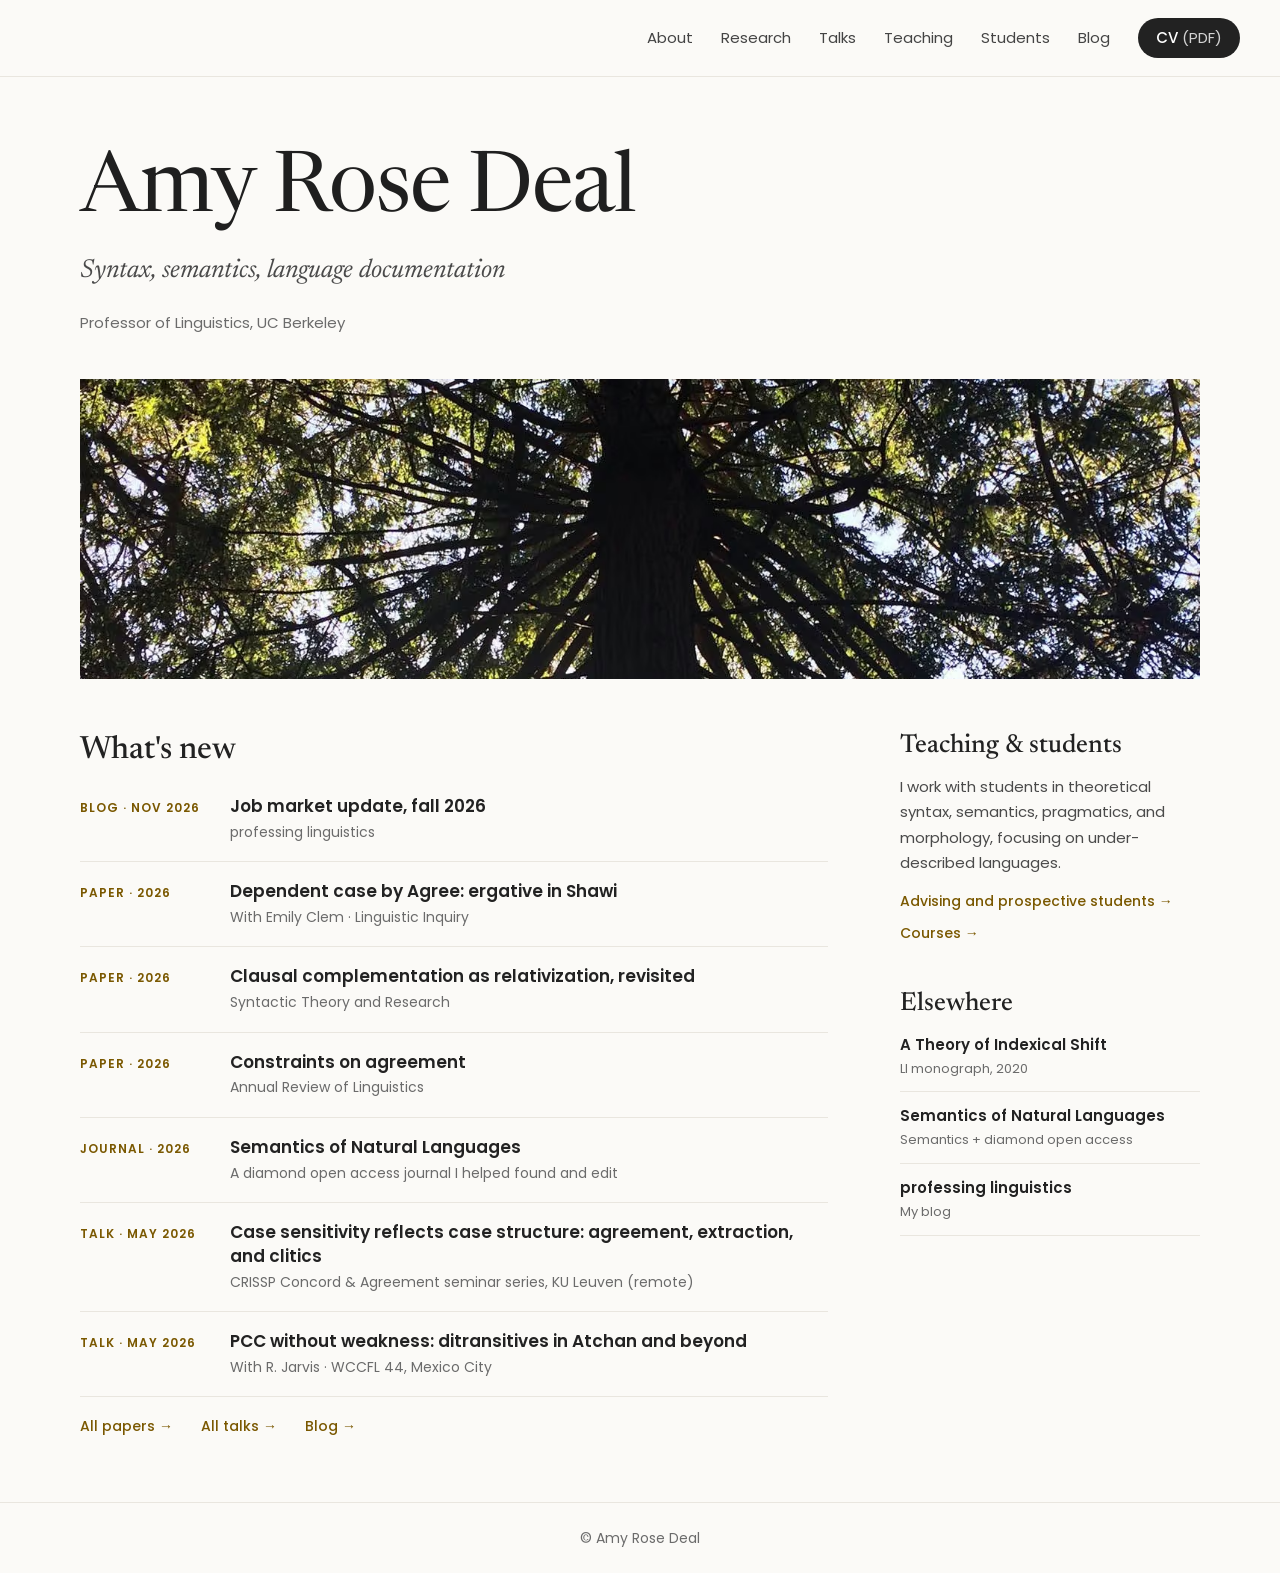
==== commit 88960d62: "Update site from CV" ====
--- a/index.html
+++ b/index.html
@@ -58,7 +58,7 @@
                 <h2 id="whats-new-heading">What's new</h2>
                 <!-- whats-new:start (this list is rebuilt automatically by scripts/build_site.py from the CV, the blog and whats-new.txt; edit those instead) -->
                 <ul class="feed">
-                    <li><a href="https://profling.beehiiv.com/p/as-a-reviewer-points-out"><span class="kind">Blog · Nov 2026</span><span class="item"><span class="title">&quot;As a reviewer points out...&quot;</span><span class="meta">professing linguistics</span></span></a></li>
+                    <li><a href="https://profling.beehiiv.com/p/job-market-update-fall-2026"><span class="kind">Blog · Nov 2026</span><span class="item"><span class="title">Job market update, fall 2026</span><span class="meta">professing linguistics</span></span></a></li>
                     <li><a href="https://ling.auf.net/lingbuzz/007429"><span class="kind">Paper · 2026</span><span class="item"><span class="title">Dependent case by Agree: ergative in Shawi</span><span class="meta">With Emily Clem · Linguistic Inquiry</span></span></a></li>
                     <li><a href="https://star-linguistics.org/article/id/24080/"><span class="kind">Paper · 2026</span><span class="item"><span class="title">Clausal complementation as relativization, revisited</span><span class="meta">Syntactic Theory and Research</span></span></a></li>
                     <li><a href="https://doi.org/10.1146/annurev-linguistics-011724-121342"><span class="kind">Paper · 2026</span><span class="item"><span class="title">Constraints on agreement</span><span class="meta">Annual Review of Linguistics</span></span></a></li>
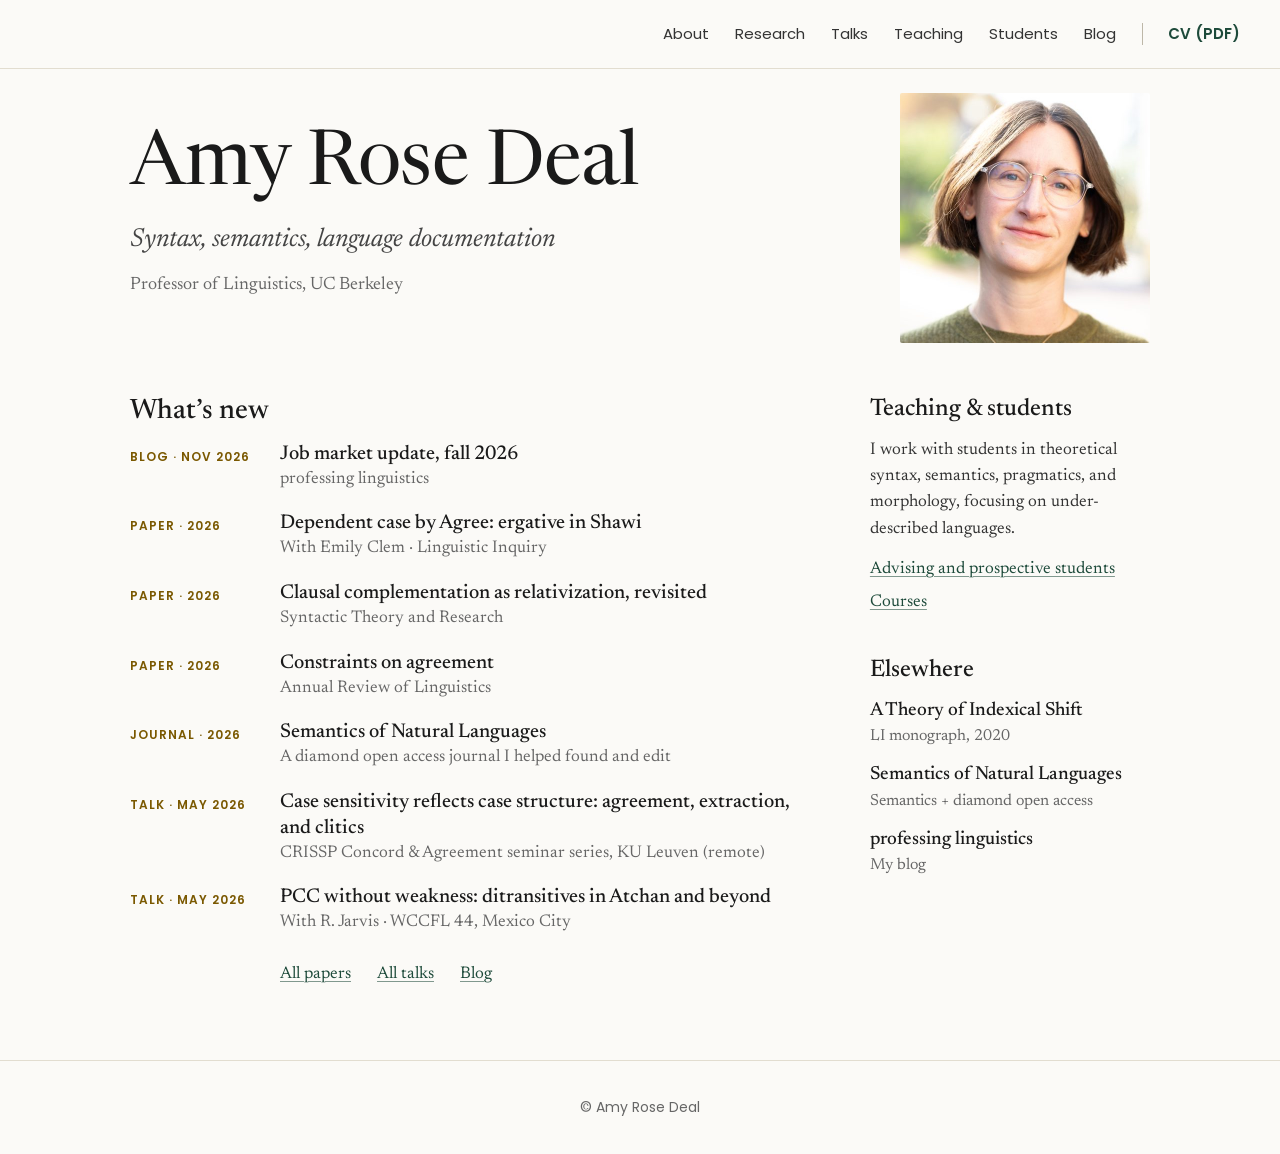
==== commit 36cb0774: "site redesign -- colors, layouts" ====
--- a/index.html
+++ b/index.html
@@ -41,21 +41,18 @@
     </header>
 
     <main class="page" id="main">
-        <section class="intro" id="content">
-            <h1>Amy Rose Deal</h1>
-            <p class="statement">Syntax, semantics, language documentation</p>
-            <p class="affiliation">Professor of Linguistics, UC Berkeley</p>
-        </section>
-
-        <picture>
-            <source type="image/avif" srcset="img/banner-redwood-800.avif 800w, img/banner-redwood-1100.avif 1100w, img/banner-redwood-1500.avif 1500w"
-                    sizes="(max-width: 640px) 513px, (max-width: 1200px) calc(100vw - 80px), 1120px">
-            <img class="banner" src="img/banner-redwood.jpg" alt="" width="1500" height="468" fetchpriority="high">
-        </picture>
+        <div class="hero">
+            <section class="intro" id="content">
+                <h1>Amy Rose Deal</h1>
+                <p class="statement">Syntax, semantics, language documentation</p>
+                <p class="affiliation">Professor of Linguistics, UC Berkeley</p>
+            </section>
+            <img class="portrait" src="img/ard-portrait.jpg" alt="Amy Rose Deal" width="500" height="500" fetchpriority="high">
+        </div>
 
         <div class="columns">
             <section class="whats-new" aria-labelledby="whats-new-heading">
-                <h2 id="whats-new-heading">What's new</h2>
+                <h2 id="whats-new-heading">What’s new</h2>
                 <!-- whats-new:start (this list is rebuilt automatically by scripts/build_site.py from the CV, the blog and whats-new.txt; edit those instead) -->
                 <ul class="feed">
                     <li><a href="https://profling.beehiiv.com/p/job-market-update-fall-2026"><span class="kind">Blog · Nov 2026</span><span class="item"><span class="title">Job market update, fall 2026</span><span class="meta">professing linguistics</span></span></a></li>
@@ -68,9 +65,9 @@
                 </ul>
                 <!-- whats-new:end -->
                 <p class="more-links">
-                    <a href="research.html">All papers →</a>
-                    <a href="talks.html">All talks →</a>
-                    <a href="https://profling.beehiiv.com/">Blog →</a>
+                    <a href="research.html">All papers</a>
+                    <a href="talks.html">All talks</a>
+                    <a href="https://profling.beehiiv.com/">Blog</a>
                 </p>
             </section>
 
@@ -79,8 +76,8 @@
                     <h2>Teaching &amp; students</h2>
                     <p>I work with students in theoretical syntax, semantics, pragmatics, and morphology, focusing on under-described languages.</p>
                     <p class="arrow-links">
-                        <a href="students.html">Advising and prospective students →</a>
-                        <a href="teaching.html">Courses →</a>
+                        <a href="students.html">Advising and prospective students</a>
+                        <a href="teaching.html">Courses</a>
                     </p>
                 </section>
 
--- a/css/site.css
+++ b/css/site.css
@@ -1,4 +1,4 @@
-/* Site styles (2026 redesign): home page and inner pages */
+/* Site styles (2026 redesign v2: plain text links, hanging years, cream page, green links) */
 
 /* Fonts, hosted with the site (Newsreader trimmed to weights 400-500, all optical sizes; Poppins 400/500/600).
    latin-ext files are downloaded only if a page uses those characters. */
@@ -33,508 +33,183 @@
     src: url('../fonts/poppins-latin-ext-600-normal.woff2') format('woff2');
     unicode-range: U+0100-02BA,U+02BD-02C5,U+02C7-02CC,U+02CE-02D7,U+02DD-02FF,U+0304,U+0308,U+0329,U+1D00-1DBF,U+1E00-1E9F,U+1EF2-1EFF,U+2020,U+20A0-20AB,U+20AD-20C0,U+2113,U+2C60-2C7F,U+A720-A7FF; }
 
-:root {
-    --bg: #fbfaf7;
-    --ink: #1f1f1f;
-    --text: #333333;
-    --muted: #6b6b6b;
-    --body: #4a4a4a;
-    --rule: #e9e6df;
-    --accent: #7a5800;
-    --serif: 'Newsreader', Georgia, 'Times New Roman', serif;
-    --sans: 'Poppins', -apple-system, 'Helvetica Neue', Arial, sans-serif;
+
+:root{--bg:#fbfaf7;--ink:#1a1a1a;--body:#333;--muted:#666;--rule:#e2ddd0;--link:#1d4a3a;
+--serif:'Newsreader',Georgia,'Times New Roman',serif;--sans:'Poppins',-apple-system,'Helvetica Neue',Arial,sans-serif}
+*,*::before,*::after{box-sizing:border-box}
+html{-webkit-text-size-adjust:100%;scroll-padding-top:calc(env(safe-area-inset-top,0px) + 70px)}
+:root{padding-top:env(safe-area-inset-top,0px);padding-bottom:env(safe-area-inset-bottom,0px)}
+body{margin:0;background:var(--bg);color:var(--body);font-family:var(--serif);font-size:18.5px;line-height:1.55}
+a{color:inherit;text-decoration:none}
+.note{margin:0;padding:8px 24px;background:#f1eee6;color:#555;font:13px/1.4 var(--sans);text-align:center}
+.site-header{display:flex;flex-wrap:wrap;align-items:center;justify-content:space-between;gap:10px 32px;padding:16px 40px;border-bottom:1px solid var(--rule);font-family:var(--sans)}
+.site-name{font-family:var(--serif);font-size:22px;color:var(--ink)}
+.site-header ul{display:flex;flex-wrap:wrap;align-items:center;gap:4px 26px;list-style:none;margin:0;padding:0;font-size:15px}
+.site-header li a{display:inline-flex;align-items:center;min-height:36px}
+.site-header a[aria-current]{color:#000;border-bottom:2px solid var(--ink);min-height:0;padding-bottom:2px}
+.site-header .cv-button{position:relative;padding:0 0 0 26px;color:var(--link);font-weight:600}
+.site-header .cv-button::before{content:"";position:absolute;left:0;top:50%;height:22px;width:1px;transform:translateY(-50%);background:#bdb7a8}
+.site-header .cv-button:hover{text-decoration:underline;text-decoration-thickness:1px;text-underline-offset:4px}
+.page{max-width:1100px;margin:0 auto;padding:0 40px 72px}
+.page-head{padding:44px 0 20px}
+.page-head h1{margin:0;font-weight:400;font-size:clamp(34px,5vw,42px);line-height:1.1;color:var(--ink)}
+.filter-bar{position:sticky;top:env(safe-area-inset-top,0px);z-index:2;display:flex;flex-wrap:wrap;align-items:center;gap:6px 12px;margin:0 0 4px;padding:12px 0;background:var(--bg);border-bottom:1px solid var(--ink);font-family:var(--sans);font-size:14px;color:var(--muted)}
+.filter-bar select{font:inherit;font-size:15px;color:var(--ink);padding:6px 28px 6px 10px;border:1px solid #bdbdb8;border-radius:3px;background:#fff;min-height:40px}
+.pub-year{display:grid;grid-template-columns:9.5rem minmax(0,1fr);column-gap:24px;padding:26px 0 8px;border-bottom:1px solid var(--rule)}
+.pub-year:last-of-type{border-bottom:0}
+.pub-year h2{grid-column:1;grid-row:1;margin:0;font-size:22px;font-weight:500;line-height:1.3;color:var(--ink)}
+.pub{grid-column:2;margin:0 0 20px;max-width:46em}
+.pub p{margin:0}
+.pub-title{margin:0;font-size:20px;font-weight:500;line-height:1.3;color:var(--ink)}
+.pub-title a:hover{text-decoration:underline;text-decoration-thickness:1px;text-underline-offset:3px}
+.pub-authors,.pub-venue{font-size:17px;line-height:1.45;color:var(--muted)}
+.pub-authors{color:var(--body)}
+.pub-venue a,.pub-authors a{color:var(--link);text-decoration:underline;text-decoration-thickness:1px;text-underline-offset:3px;text-decoration-color:rgba(29,74,58,.55)}
+.pub-venue a:hover,.pub-authors a:hover{text-decoration-color:var(--link)}
+.selected-work{margin:8px 0 36px;padding:26px 32px 14px;background:#e8d9d4;border:1px solid #ddcac4;border-radius:8px}
+.selected-work h2{margin:0 0 6px;font-size:22px;font-weight:500;color:var(--ink)}
+.selected-work .pub-venue,.selected-work .pub-authors{color:#3a3a3a}
+.selected-grid{display:grid;grid-template-columns:repeat(auto-fill,minmax(280px,1fr));gap:0 40px}
+.selected-grid .pub{grid-column:auto;max-width:none;padding:12px 0 8px;margin:0}
+.filter-bar select{border-radius:22px!important;padding:0 40px 0 16px!important;min-height:44px!important;border-color:#d6d1c6!important;-webkit-appearance:none;appearance:none;background:#fff url("data:image/svg+xml,%3Csvg xmlns='http://www.w3.org/2000/svg' width='12' height='12' viewBox='0 0 24 24' fill='none' stroke='%23555' stroke-width='2.5' stroke-linecap='round' stroke-linejoin='round'%3E%3Cpath d='M6 9l6 6 6-6'/%3E%3C/svg%3E") no-repeat right 16px center!important}
+.filter-count{font-size:14px;color:var(--muted)}
+.site-footer{padding:22px 40px;border-top:1px solid var(--rule);text-align:center;font:14px var(--sans);color:var(--muted)}
+@media (max-width:720px){
+ .selected-work{padding:20px 18px 8px;margin-left:-4px;margin-right:-4px}.site-header .cv-button{padding-left:0}.site-header .cv-button::before{display:none}.selected-grid .pub+.pub{border-top:1px solid rgba(0,0,0,.14)}
+ .filter-bar{flex-wrap:nowrap}.filter-bar label{flex:none}.filter-bar select{flex:1 1 auto;min-width:0}
+ .filter-count{position:absolute;width:1px;height:1px;overflow:hidden;clip:rect(0 0 0 0);white-space:nowrap}
+ .page{padding:0 20px 56px}.site-header{padding:12px 20px}
+ .pub-year{display:block;padding-top:22px}.pub-year h2{margin-bottom:10px}
+ .pub-authors,.pub-venue{font-size:16.5px}}
+
+.home .site-header{justify-content:flex-end}
+.intro{padding:64px 0 40px}
+.intro h1{margin:0 0 18px;font-weight:400;font-size:clamp(46px,8vw,76px);line-height:1;letter-spacing:-.5px;color:var(--ink)}
+.statement{margin:0 0 14px;font-style:italic;font-size:clamp(21px,2.6vw,26px);line-height:1.4;color:#444}
+.affiliation{margin:0;font-size:18px;color:var(--muted)}
+picture{display:contents}
+.banner{display:block;width:100%;height:clamp(160px,25vw,300px);object-fit:cover;object-position:center 35%}
+.columns{display:flex;flex-wrap:wrap;gap:48px 72px;padding-top:44px}
+.whats-new{flex:999 1 560px;min-width:0}.side{flex:1 1 280px;min-width:0;display:flex;flex-direction:column;gap:40px}
+.home h2{margin:0 0 14px;font-weight:500;font-size:24px;line-height:1.2;color:var(--ink)}
+.whats-new h2{font-size:28px;margin-bottom:12px}
+.feed{list-style:none;margin:0;padding:0}
+.feed a{display:grid;grid-template-columns:130px minmax(0,1fr);column-gap:20px;padding:0;margin:0 0 18px}
+.feed .kind{font:600 12px/1.6 var(--sans);letter-spacing:1px;text-transform:uppercase;color:#7a5800;padding-top:6px}
+.feed .item{display:flex;flex-direction:column;gap:1px;min-width:0}
+.feed .title{font-size:20px;font-weight:500;line-height:1.3;color:var(--ink)}
+.feed .meta{font-size:17px;line-height:1.45;color:var(--muted)}
+.feed a:hover .title{text-decoration:underline;text-decoration-thickness:1px;text-underline-offset:3px}
+.more-links{display:flex;flex-wrap:wrap;gap:6px 26px;margin:26px 0 0;padding-left:calc(130px + 20px)}
+.more-links a,.arrow-links a{font-size:17px;color:var(--link);text-decoration:underline;text-decoration-thickness:1px;text-underline-offset:3px;text-decoration-color:rgba(29,74,58,.55)}
+.more-links a:hover,.arrow-links a:hover{text-decoration-color:var(--link)}
+.side p{margin:0;font-size:17px;line-height:1.55;color:var(--body)}
+.side .arrow-links{display:flex;flex-direction:column;gap:6px;margin:14px 0 0}
+.link-list{list-style:none;margin:0;padding:0}
+.link-list a{display:flex;flex-direction:column;gap:1px;margin:0 0 14px}
+.link-list .title{font-size:19px;font-weight:500;line-height:1.3;color:var(--ink)}
+.link-list .meta{font-size:16px;color:var(--muted)}
+.link-list a:hover .title{text-decoration:underline;text-decoration-thickness:1px;text-underline-offset:3px}
+@media (max-width:720px){
+ .home{display:flex;flex-direction:column}.home .site-header,.home .page{display:contents}
+ .note{order:0}.home .intro{order:1;padding:40px 20px 22px}.home .intro h1{margin-bottom:12px}
+ .home .site-header nav{order:2;margin:0 20px 26px;padding:8px 0;border-top:1px solid var(--rule);border-bottom:1px solid var(--rule)}
+ .home .site-header ul{gap:0 24px}.home .site-header li a{text-decoration:underline;text-decoration-thickness:1px;text-underline-offset:4px;text-decoration-color:#bbb}
+ .home .banner{order:3;width:auto;margin:0 20px}.home .columns{order:4;padding:34px 20px 44px}
+ .feed a{display:block}.feed .kind{display:block;padding:0 0 2px}.more-links{padding-left:0}
+ .home .site-footer{order:5}}
+.hero{display:grid;grid-template-columns:minmax(0,1fr) 250px;gap:48px;align-items:center;padding-bottom:8px}
+.hero .intro{padding:56px 0 40px}
+.hero .portrait{display:block;width:250px;height:250px;object-fit:cover;border-radius:2px;margin-top:24px}
+@media (max-width:720px){.home .hero{display:contents}.home .portrait{order:3;width:200px;height:200px;margin:0 20px}.home .hero .intro{padding:40px 20px 22px}}
+
+
+.prose a,.talk a,.courses a,.year-nav a,.person a.n{color:var(--link)}
+.prose h2{margin:34px 0 10px;font-size:24px;font-weight:500;line-height:1.25;color:var(--ink)}
+.prose h2:first-child{margin-top:0}
+.prose p,.prose li{font-size:18.5px;line-height:1.6;color:var(--body)}
+.prose p{margin:0 0 1em;max-width:42em}
+.prose ul{margin:0 0 1em;padding-left:1.2em;max-width:42em}
+.prose p a,.prose li a{text-decoration:underline;text-decoration-thickness:1px;text-underline-offset:3px;text-decoration-color:rgba(29,74,58,.55)}
+.prose p a:hover,.prose li a:hover{text-decoration-color:var(--link)}
+.lede{margin:12px 0 0;font-style:italic;font-size:clamp(19px,2.4vw,23px);line-height:1.4;color:#444}
+.callout{background:#e8d9d4;border:1px solid #ddcac4;border-radius:8px;padding:24px 28px 10px}
+.callout h2{margin-top:0}
+@media (max-width:720px){.callout{padding:20px 20px 6px}}
+
+.talk-year{display:grid;grid-template-columns:9.5rem minmax(0,1fr);column-gap:24px;padding:26px 0 8px;border-bottom:1px solid var(--rule)}
+.talk-year>h2{grid-column:1;grid-row:1;margin:0;font-size:22px;font-weight:500;line-height:1.3;color:var(--ink)}
+.talk{grid-column:2;margin:0 0 22px;max-width:46em}
+.talk-title{margin:0;font-size:20px;font-weight:500;line-height:1.3;color:var(--ink)}
+.talk-with{margin:2px 0 0;font-size:17px;color:var(--body)}
+.talk-venues{list-style:none;margin:6px 0 0;padding:0}
+.talk-venues li{display:grid;grid-template-columns:7.2rem minmax(0,1fr);gap:0 14px;padding:1px 0;font-size:17px;line-height:1.45}
+.talk-date{font:500 13.5px/1.75 var(--sans);color:#7a5800}
+.talk-place{color:var(--muted)}
+.talk-untitled .talk-venues{margin-top:0}
+.talk-year.upcoming{display:block;margin:8px 0 30px;padding:26px 32px 12px;background:#e8d9d4;border:1px solid #ddcac4;border-radius:8px}
+.upcoming h2{margin:0 0 12px}.upcoming .talk{margin-bottom:10px}.upcoming .talk-place{color:#3a3a3a}
+details.talk-year{display:block;padding:0}
+summary{list-style:none;cursor:pointer;display:grid;grid-template-columns:9.5rem minmax(0,1fr);column-gap:24px;align-items:baseline;padding:18px 0}
+summary::-webkit-details-marker{display:none}
+summary .year{font-size:22px;font-weight:500;color:var(--ink)}
+summary .count{font:14px var(--sans);color:var(--muted)}
+summary .count::after{content:"  +"}details[open] summary .count::after{content:"  \2212"}
+summary:hover .year{text-decoration:underline;text-decoration-thickness:1px;text-underline-offset:4px}
+details[open]{padding-bottom:8px}details[open] .talk{margin-left:calc(9.5rem + 24px)}
+@media (max-width:720px){.talk-year{display:block;padding-top:22px}.talk-year>h2{margin-bottom:10px}
+ .talk-venues li{grid-template-columns:1fr}.talk-date{line-height:1.5}
+ summary{grid-template-columns:1fr auto;padding:16px 0}details[open] .talk{margin-left:0}.talk-year.upcoming{padding:20px 20px 8px}}
+
+.year-nav{display:flex;flex-wrap:wrap;gap:4px 20px;padding:14px 0;margin:6px 0 4px;border-top:1px solid var(--rule);border-bottom:1px solid var(--rule);font-size:17px}
+.year-nav span{font:14px var(--sans);color:var(--muted)}
+.year-nav a{text-decoration:underline;text-decoration-thickness:1px;text-underline-offset:3px;text-decoration-color:rgba(29,74,58,.55)}
+.course-year{display:grid;grid-template-columns:9.5rem minmax(0,1fr);column-gap:24px;padding:26px 0 8px;border-bottom:1px solid var(--rule)}
+.course-year:last-of-type{border-bottom:0}
+.course-year h2{grid-column:1;grid-row:1;margin:0;font-size:22px;font-weight:500;line-height:1.3;color:var(--ink)}
+.prose .courses{grid-column:2;list-style:none;margin:0;padding:0;max-width:46em}
+.courses li{margin:0 0 22px;font-size:inherit}
+.course-title{display:block;font-size:20px;font-weight:500;line-height:1.3;color:var(--ink)}
+.course-meta{display:block;font-size:17px;line-height:1.45;color:var(--muted)}
+.courses p{margin:4px 0 0;font-size:17.5px;line-height:1.5;color:var(--body)}
+.course-year{scroll-margin-top:70px}
+@media (max-width:720px){.course-year{display:block;padding-top:22px}.course-year h2{margin-bottom:10px}}
+
+.intro-pair{display:grid;grid-template-columns:minmax(0,1.6fr) minmax(0,1fr);gap:36px 56px;align-items:start;margin:6px 0 10px}
+.intro-pair .prose p{margin-bottom:.9em}
+.page>.prose>h2{margin:26px 0 14px}
+.people{list-style:none;margin:0 0 30px;padding:0;display:grid;grid-template-columns:repeat(auto-fill,minmax(170px,1fr));gap:30px 24px}
+.person img{display:block;width:100%;height:auto;aspect-ratio:1/1;object-fit:cover;border-radius:2px;margin-bottom:10px}
+.person .name{display:block;font-size:19px;line-height:1.25;color:var(--ink)}
+.person .role{display:block;margin-top:2px;font-size:16px;line-height:1.35;color:var(--muted)}
+.person a:hover .name{text-decoration:underline;text-decoration-thickness:1px;text-underline-offset:3px}
+@media (max-width:720px){.intro-pair{grid-template-columns:1fr}.people{grid-template-columns:repeat(2,1fr);gap:24px 16px}}
+
+.split{display:grid;grid-template-columns:minmax(0,1fr) 300px;gap:56px;align-items:start;margin-top:4px}
+.photos figure{margin:0 0 28px}.photos img{display:block;width:100%;height:auto;border-radius:2px}
+.photos figcaption{margin-top:8px;font-size:15.5px;line-height:1.4;color:var(--muted)}
+.contact-list{list-style:none;padding-left:0!important}.contact-list li{margin-bottom:.2em}
+@media (max-width:820px){.split{grid-template-columns:1fr;gap:12px}.photos{max-width:380px}}
+
+/* ---- Shared extras -------------------------------------------------- */
+a:focus-visible{outline:2px solid var(--link);outline-offset:3px;border-radius:2px}
+.skip-link{position:absolute;left:12px;top:-100px;z-index:10;padding:8px 14px;border-radius:4px;background:#222;color:#fff;font:500 15px var(--sans)}
+.skip-link:focus,.skip-link:focus-visible{top:12px;color:#fff}
+main:focus{outline:none}
+.cv-icon{display:none}.cv-pdf{margin-left:.28em;font-weight:inherit;opacity:1}
+.talk-handout{margin:6px 0 0;font-size:17px}
+.talk-handout a,.prose .arrow-links a{color:var(--link);text-decoration:underline;text-decoration-thickness:1px;text-underline-offset:3px;text-decoration-color:rgba(29,74,58,.55)}
+.prose .arrow-links{list-style:none;padding:0}
+.page-head .lede{margin:12px 0 0;font-style:italic;font-size:clamp(19px,2.4vw,23px);line-height:1.4;color:#444}
+@media (max-width:720px){
+ .site-header{padding:14px 20px}
+ .site-header ul{gap:0 22px;font-size:16px}
+ .site-header li a{display:inline-block;min-height:0;line-height:44px;text-decoration:underline;text-decoration-color:#c9c2b2;text-underline-offset:5px}
+ .site-header a[aria-current]{border-bottom:0;padding-bottom:0;text-decoration-color:var(--ink);text-decoration-thickness:2px}
+ .site-header .cv-button{padding:0;color:var(--link);font-weight:600;text-decoration-color:var(--link)}
+ .site-header .cv-button::before{display:none}
+ .cv-pdf{margin-left:0}
+ .inner .site-header{display:block;padding-bottom:6px}
+ .inner .site-header nav{margin-top:10px;padding-top:4px;border-top:1px solid var(--rule)}
 }
-
-*, *::before, *::after { box-sizing: border-box; }
-
-html { -webkit-text-size-adjust: 100%; }
-
-body {
-    margin: 0;
-    background: var(--bg);
-    color: var(--text);
-    font-family: var(--sans);
-    line-height: 1.6;
-}
-
-a { color: #444; text-decoration: none; }
-a:hover, a:focus-visible { color: #000; }
-a:focus-visible { outline: 2px solid var(--accent); outline-offset: 3px; border-radius: 2px; }
-
-/* "Skip to content": hidden until reached with the Tab key */
-.skip-link {
-    position: absolute; left: 12px; top: -100px; z-index: 10;
-    padding: 8px 14px; border-radius: 4px;
-    background: #222; color: #fff; font-size: 15px; font-weight: 500;
-}
-.skip-link:focus, .skip-link:focus-visible { top: 12px; color: #fff; }
-main:focus { outline: none; }
-
-/* Header and navigation */
-.site-header {
-    display: flex;
-    flex-wrap: wrap;
-    align-items: center;
-    justify-content: flex-end;
-    gap: 12px 32px;
-    padding: 18px 40px;
-    border-bottom: 1px solid var(--rule);
-}
-
-
-.site-header ul {
-    display: flex;
-    flex-wrap: wrap;
-    align-items: center;
-    gap: 4px 28px;
-    list-style: none;
-    margin: 0;
-    padding: 0;
-    font-size: 15px;
-}
-
-.site-header li a {
-    display: inline-flex;
-    align-items: center;
-    min-height: 40px;
-}
-
-.site-header .cv-button {
-    padding: 0 18px;
-    border-radius: 20px;
-    background: #222;
-    color: #fff;
-    font-weight: 500;
-}
-.site-header .cv-button:hover,
-.site-header .cv-button:focus-visible { background: #000; color: #fff; }
-.cv-pdf { margin-left: 4px; font-weight: 400; opacity: .8; }
-.cv-icon { display: none; }
-
-/* Page */
-.page {
-    max-width: 1200px;
-    margin: 0 auto;
-    padding: 0 40px 64px;
-}
-
-.intro {
-    padding: 72px 0 44px;
-}
-
-.intro h1 {
-    margin: 0 0 20px;
-    font-family: var(--serif);
-    font-weight: 400;
-    font-size: clamp(48px, 9vw, 84px);
-    line-height: 1;
-    letter-spacing: -1px;
-    color: var(--ink);
-}
-
-.statement {
-    margin: 0 0 20px;
-    max-width: 30em;
-    font-family: var(--serif);
-    font-style: italic;
-    font-size: clamp(21px, 2.6vw, 26px);
-    line-height: 1.45;
-    color: var(--body);
-}
-
-.affiliation {
-    margin: 0;
-    font-size: 15px;
-    color: var(--muted);
-}
-
-picture { display: contents; }   /* the banner's <picture> wrapper: lay out the image itself */
-
-.banner {
-    display: block;
-    width: 100%;
-    height: clamp(160px, 25vw, 300px);
-    object-fit: cover;
-    object-position: center 35%;
-}
-
-/* Two columns: What's new + side */
-.columns {
-    display: flex;
-    flex-wrap: wrap;
-    gap: 48px 72px;
-    padding-top: 52px;
-}
-
-.whats-new { flex: 999 1 560px; min-width: 0; }
-.side { flex: 1 1 300px; min-width: 0; display: flex; flex-direction: column; gap: 44px; }
-
-h2 {
-    margin: 0 0 12px;
-    font-family: var(--serif);
-    font-weight: 500;
-    font-size: 26px;
-    line-height: 1.2;
-    color: #222;
-}
-.whats-new h2 { font-size: 32px; margin-bottom: 8px; }
-
-.feed { list-style: none; margin: 0; padding: 0; }
-
-.feed a {
-    display: flex;
-    flex-wrap: wrap;
-    align-items: baseline;
-    gap: 4px 20px;
-    padding: 18px 0;
-    border-bottom: 1px solid var(--rule);
-}
-
-.feed .kind {
-    flex: 0 0 130px;
-    font-size: 12px;
-    font-weight: 600;
-    letter-spacing: 1px;
-    text-transform: uppercase;
-    color: var(--accent);
-}
-
-.feed .item { flex: 1 1 320px; min-width: 0; display: flex; flex-direction: column; gap: 2px; }
-.feed .title { font-size: 17px; font-weight: 600; line-height: 1.4; color: #222; }
-.feed .meta { font-size: 14px; color: var(--muted); }
-.feed a:hover .title { text-decoration: underline; text-underline-offset: 3px; }
-
-.more-links, .arrow-links {
-    display: flex;
-    flex-wrap: wrap;
-    gap: 8px 28px;
-    margin: 18px 0 0;
-}
-.arrow-links { flex-direction: column; gap: 8px; margin-top: 12px; }
-.prose ul.arrow-links { list-style: none; padding-left: 0; }
-.prose .arrow-links a { font-size: 16px; text-decoration: none; }
-.more-links a, .arrow-links a { font-size: 14px; font-weight: 500; color: var(--accent); }
-
-.side p { margin: 0; font-size: 15px; line-height: 1.7; color: var(--body); }
-.side .arrow-links { margin-top: 14px; }
-
-.link-list { list-style: none; margin: 0; padding: 0; }
-.link-list a {
-    display: flex;
-    flex-direction: column;
-    gap: 2px;
-    padding: 12px 0;
-    border-bottom: 1px solid var(--rule);
-}
-.link-list li:first-child a { padding-top: 0; }
-.link-list .title { font-size: 15px; font-weight: 600; color: #222; }
-.link-list .meta { font-size: 13px; color: var(--muted); }
-
-/* Footer */
-.site-footer {
-    padding: 24px 40px;
-    border-top: 1px solid var(--rule);
-    text-align: center;
-    font-size: 14px;
-    color: var(--muted);
-}
-.site-footer p { margin: 0; }
-
-/* ---- Inner pages (About, Teaching, Students) ---------------------- */
-
-.inner .site-header { justify-content: space-between; }
-.site-name {
-    font-family: var(--serif);
-    font-weight: 500;
-    font-size: 22px;
-    color: #222;
-}
-.site-header li a[aria-current="page"] {
-    color: #000;
-    text-decoration: underline;
-    text-decoration-color: var(--accent);
-    text-decoration-thickness: 2px;
-    text-underline-offset: 6px;
-}
-
-.page-head { padding: 64px 0 36px; }
-.page-head h1 {
-    margin: 0;
-    font-family: var(--serif);
-    font-weight: 400;
-    font-size: clamp(44px, 7vw, 68px);
-    line-height: 1.05;
-    letter-spacing: -.5px;
-    color: var(--ink);
-}
-.page-head .lede {
-    margin: 16px 0 0;
-    max-width: 40em;
-    font-family: var(--serif);
-    font-style: italic;
-    font-size: clamp(19px, 2.2vw, 23px);
-    line-height: 1.5;
-    color: var(--body);
-}
-
-.prose { max-width: 42em; }
-.prose h2 { margin-top: 44px; }
-.prose h2:first-child { margin-top: 0; }
-.prose p, .prose li { font-size: 16px; line-height: 1.75; color: var(--body); }
-.prose p { margin: 0 0 16px; }
-.prose a, .text-link {
-    color: var(--accent);
-    text-decoration: underline;
-    text-decoration-color: rgba(122, 88, 0, .35);
-    text-underline-offset: 3px;
-}
-.prose a:hover, .text-link:hover { text-decoration-color: var(--accent); color: #5a4100; }
-.prose ul { margin: 0 0 16px; padding-left: 1.2em; }
-
-/* About: text beside photos */
-.split { display: flex; flex-wrap: wrap; gap: 48px 72px; }
-.split > .prose { flex: 999 1 520px; min-width: 0; }
-.photos { flex: 1 1 280px; min-width: 0; max-width: 420px; display: flex; flex-direction: column; gap: 28px; }
-.photos figure { margin: 0; }
-.photos img { display: block; width: 100%; height: auto; border-radius: 4px; }
-.photos figcaption { margin-top: 8px; font-size: 13px; line-height: 1.5; color: var(--muted); }
-.contact-list { list-style: none; padding: 0 !important; }
-.contact-list li { margin-bottom: 6px; }
-
-/* Teaching */
-.year-nav {
-    display: flex;
-    flex-wrap: wrap;
-    gap: 4px 18px;
-    margin: 0 0 40px;
-    padding: 10px 0;
-    border-top: 1px solid var(--rule);
-    border-bottom: 1px solid var(--rule);
-    font-size: 14px;
-}
-.year-nav span { color: var(--muted); }
-.year-nav a { color: var(--accent); }
-.course-year { margin: 0 0 40px; scroll-margin-top: 24px; }
-.course-year h2 { font-size: 28px; margin-bottom: 4px; }
-.courses, .prose .courses { list-style: none; margin: 0; padding: 0; }
-.courses li { padding: 16px 0; border-bottom: 1px solid var(--rule); }
-.courses .course-title { display: block; font-size: 17px; font-weight: 600; color: #222; }
-.courses .course-meta { display: block; font-size: 14px; color: var(--muted); }
-.courses p { margin: 6px 0 0; font-size: 15px; line-height: 1.65; color: var(--body); }
-
-/* Students */
-.people {
-    display: grid;
-    grid-template-columns: repeat(auto-fill, minmax(200px, 1fr));
-    gap: 32px 28px;
-    margin: 0 0 56px;
-    padding: 0;
-    list-style: none;
-}
-.person a, .person > div { display: block; }
-.person img {
-    display: block;
-    width: 100%;
-    height: auto;
-    aspect-ratio: 1 / 1;
-    object-fit: cover;
-    border-radius: 4px;
-    background: var(--rule);
-}
-.person .name { display: block; margin-top: 10px; font-family: var(--serif); font-size: 20px; font-weight: 400; line-height: 1.25; color: #222; }
-.person .role { display: block; font-size: 14px; color: var(--muted); }
-.person a:hover .name { text-decoration: underline; text-underline-offset: 3px; }
-
-.intro-pair { display: flex; flex-wrap: wrap; align-items: flex-start; gap: 32px 64px; margin-bottom: 56px; }
-.intro-pair > .prose { flex: 3 1 460px; min-width: 0; max-width: none; }
-.intro-pair > .callout {
-    flex: 2 1 300px;
-    padding: 24px 28px;
-    border: 1px solid var(--rule);
-    border-radius: 6px;
-    background: #fff;
-}
-.intro-pair > .callout h2 { margin-top: 0; font-size: 22px; }
-.intro-pair > .callout p:last-child { margin-bottom: 0; }
-
-
-/* Research */
-.selected-work {
-    margin: 0 0 48px;
-    padding: 28px 32px 24px;
-    background: #f3eee2;
-    border: 1px solid #e6dfcd;
-    border-radius: 8px;
-}
-.selected-work h2 { margin-bottom: 8px; }
-.selected-grid { display: grid; grid-template-columns: repeat(auto-fill, minmax(280px, 1fr)); gap: 0 40px; }
-.selected-grid .pub { border-bottom: 0; padding: 14px 0 10px; }
-.selected-grid .chip { background: #fbfaf7; }
-.filter-bar {
-    position: sticky; top: 0; z-index: 2;
-    display: flex; flex-wrap: wrap; align-items: center; gap: 8px 14px;
-    margin: 0 0 8px; padding: 14px 0;
-    background: var(--bg);
-    border-bottom: 1px solid var(--rule);
-}
-.filter-bar label { font-size: 14px; color: var(--muted); }
-.filter-bar select {
-    min-height: 44px; padding: 0 40px 0 14px;
-    font: inherit; font-size: 15px; color: #222;
-    border: 1px solid #d6d1c6; border-radius: 22px;
-    background: #fff url("data:image/svg+xml,%3Csvg xmlns='http://www.w3.org/2000/svg' width='12' height='12' viewBox='0 0 24 24' fill='none' stroke='%23555' stroke-width='2.5' stroke-linecap='round' stroke-linejoin='round'%3E%3Cpath d='M6 9l6 6 6-6'/%3E%3C/svg%3E") no-repeat right 14px center;
-    -webkit-appearance: none; appearance: none;
-}
-.filter-count { font-size: 14px; color: var(--muted); }
-.pub-year { padding-top: 32px; scroll-margin-top: 48px; }   /* room for the sticky filter bar when jumping to a year */
-.pub-year h2 { font-size: 30px; margin-bottom: 4px; }
-.pub { padding: 18px 0; border-bottom: 1px solid var(--rule); max-width: 50em; }
-.selected-grid .pub { max-width: none; }
-.pub p { margin: 0; }
-.pub-kind { font-size: 12px; font-weight: 600; letter-spacing: 1px; text-transform: uppercase; color: var(--accent); }
-.pub-title { margin: 4px 0 4px; font-family: var(--serif); font-weight: 500; font-size: 22px; line-height: 1.3; color: #1f1f1f; }
-.pub-title a { color: inherit; }
-.pub-title a:hover { text-decoration: underline; text-decoration-color: var(--accent); text-underline-offset: 4px; }
-.pub-authors { font-size: 15px; color: #333; }
-.pub-venue { font-size: 15px; line-height: 1.55; color: var(--muted); }
-.pub-links { display: flex; flex-wrap: wrap; align-items: center; gap: 8px 8px; margin-top: 10px !important; }
-.chip {
-    display: inline-flex; align-items: center; min-height: 30px; padding: 0 12px;
-    border: 1px solid #d6d1c6; border-radius: 15px; background: #fff;
-    font-size: 13px; font-weight: 500; color: #333;
-}
-.chip:hover { border-color: var(--accent); color: #000; }
-.pub-topics { margin-left: 6px; font-size: 13px; color: #8a8a8a; }
-
-/* Talks */
-.talk-year { display: block; padding-top: 32px; scroll-margin-top: 24px; }
-.talk-year > h2 { font-size: 30px; margin-bottom: 4px; }
-.talk-year.upcoming {
-    margin: 0 0 16px;
-    padding: 24px 32px 12px;
-    background: #f3eee2;
-    border: 1px solid #e6dfcd;
-    border-radius: 8px;
-}
-.upcoming .talk:last-child { border-bottom: 0; }
-.talk { padding: 18px 0; border-bottom: 1px solid var(--rule); max-width: 50em; }
-.talk p { margin: 0; }
-.talk-title { margin: 0 0 4px; font-family: var(--serif); font-weight: 500; font-size: 21px; line-height: 1.3; color: #1f1f1f; }
-.talk-with { font-size: 15px; color: #333; }
-.talk-venues { list-style: none; margin: 6px 0 0; padding: 0; }
-.talk-untitled { padding: 8px 0; border-bottom: 0; }
-.talk-untitled .talk-venues { margin-top: 0; }
-.talk-untitled .talk-place { color: #333; }
-.talk-venues li { display: flex; gap: 0 16px; padding: 2px 0; font-size: 15px; line-height: 1.5; color: var(--muted); }
-.talk-date { flex: 0 0 112px; color: var(--accent); font-size: 13px; font-weight: 500; line-height: 22px; white-space: nowrap; }
-.talk-place { flex: 1 1 auto; min-width: 0; }
-.talk-remote { white-space: nowrap; }
-.earlier-head { margin: 48px 0 8px; font-size: 26px; }
-details.talk-year { padding-top: 0; max-width: 50em; border-bottom: 1px solid var(--rule); }
-details.talk-year summary {
-    display: flex; align-items: baseline; gap: 16px;
-    min-height: 52px; padding: 12px 0;
-    cursor: pointer; list-style: none;
-}
-details.talk-year summary::-webkit-details-marker { display: none; }
-details.talk-year summary::after {
-    content: ""; margin-left: auto; align-self: center;
-    width: 9px; height: 9px;
-    border-right: 2px solid #8a8a8a; border-bottom: 2px solid #8a8a8a;
-    transform: rotate(45deg) translateY(-3px); transition: transform .15s;
-}
-details.talk-year[open] summary::after { transform: rotate(-135deg) translateY(-1px); }
-details.talk-year .year { font-family: var(--serif); font-size: 24px; font-weight: 500; color: #222; }
-details.talk-year .count { font-size: 14px; color: var(--muted); }
-details.talk-year summary:hover .year { text-decoration: underline; text-decoration-color: var(--accent); text-underline-offset: 4px; }
-details.talk-year .talk:last-child { border-bottom: 0; }
-
-/* ---- Phones ---------------------------------------------------------- */
-@media (max-width: 640px) {
-    .site-header { padding: 14px 16px; }
-    .page { padding: 0 16px 48px; }
-    .site-footer { padding: 20px 16px; }
-
-    /* menu: wrapped, underlined text links */
-    .site-header ul { gap: 0 22px; font-size: 16px; }
-    .site-header li a {
-        display: inline-block;
-        min-height: 0;
-        line-height: 44px;
-        text-decoration: underline;
-        text-decoration-color: #cfc8b8;
-        text-underline-offset: 5px;
-    }
-    .site-header .cv-button,
-    .site-header .cv-button:hover,
-    .site-header .cv-button:focus-visible {
-        padding: 0;
-        border-radius: 0;
-        background: none;
-        color: var(--accent);
-        font-weight: 600;
-        text-decoration-color: var(--accent);
-    }
-    .cv-pdf { margin-left: 0; font-weight: 600; opacity: 1; }
-    .cv-icon { display: inline; vertical-align: -2px; margin-left: 6px; }
-
-    /* inner pages: CV is an ordinary menu link, so only the current page stands out */
-    .inner .site-header .cv-button,
-    .inner .site-header .cv-button:hover,
-    .inner .site-header .cv-button:focus-visible {
-        color: #444;
-        font-weight: 400;
-        text-decoration-color: #cfc8b8;
-    }
-    .inner .cv-pdf { font-weight: 400; }
-    .inner .cv-icon { display: none; }
-
-    /* inner pages: name, then the menu under a thin rule */
-    .inner .site-header { display: block; padding-bottom: 6px; }
-    .inner .site-header nav { margin-top: 10px; padding-top: 4px; border-top: 1px solid var(--rule); }
-    .page-head { padding: 36px 0 24px; }
-    .people { grid-template-columns: repeat(2, minmax(0, 1fr)); gap: 24px 16px; }
-    .person .name { font-size: 18px; }
-    .pub-title { font-size: 20px; }
-    .selected-work { padding: 20px 18px 12px; margin-left: -4px; margin-right: -4px; }
-    .selected-grid .pub + .pub { border-top: 1px solid #e3dac4; }
-    .pub-topics { flex-basis: 100%; margin-left: 0; }
-    .filter-bar { flex-wrap: nowrap; gap: 8px 12px; }
-    .filter-bar label { flex: none; }
-    .filter-bar select { flex: 1 1 auto; min-width: 0; }
-    /* paper count: hidden on phones so the bar stays on one line (still read out by screen readers) */
-    .filter-count {
-        position: absolute; width: 1px; height: 1px; overflow: hidden;
-        clip: rect(0 0 0 0); clip-path: inset(50%); white-space: nowrap;
-    }
-    .intro-pair > .callout { padding: 20px; }
-    .person .role { font-size: 13px; }
-    .talk-title { font-size: 19px; }
-    .talk-year.upcoming { padding: 18px 18px 6px; margin-left: -4px; margin-right: -4px; }
-    .talk-venues li { flex-direction: column; padding: 4px 0; }
-    .talk-date { flex: none; line-height: 1.5; }
-}
-
-/* Home page on phones: name, tagline and title first, then the menu */
-@media (max-width: 640px) {
-    .home { display: flex; flex-direction: column; }
-    .home .site-header, .home .page { display: contents; }
-
-    .home .intro { order: 1; padding: 44px 16px 24px; }
-    .home .intro h1 { margin-bottom: 14px; }
-    .home .statement { margin-bottom: 12px; }
-
-    .home .site-header nav {
-        order: 2;
-        margin: 0 16px 28px;
-        padding: 6px 0;
-        border-top: 1px solid var(--rule);
-        border-bottom: 1px solid var(--rule);
-    }
-
-    .home .banner { order: 3; width: auto; margin: 0 16px; }
-    .home .columns { order: 4; padding: 36px 16px 48px; }
-    .home .feed a { padding: 14px 0; }
-    .home .feed .kind { flex-basis: 100%; }
-    .home .site-footer { order: 5; }
-}
+@media print{.site-header,.skip-link,.filter-bar{display:none}}
